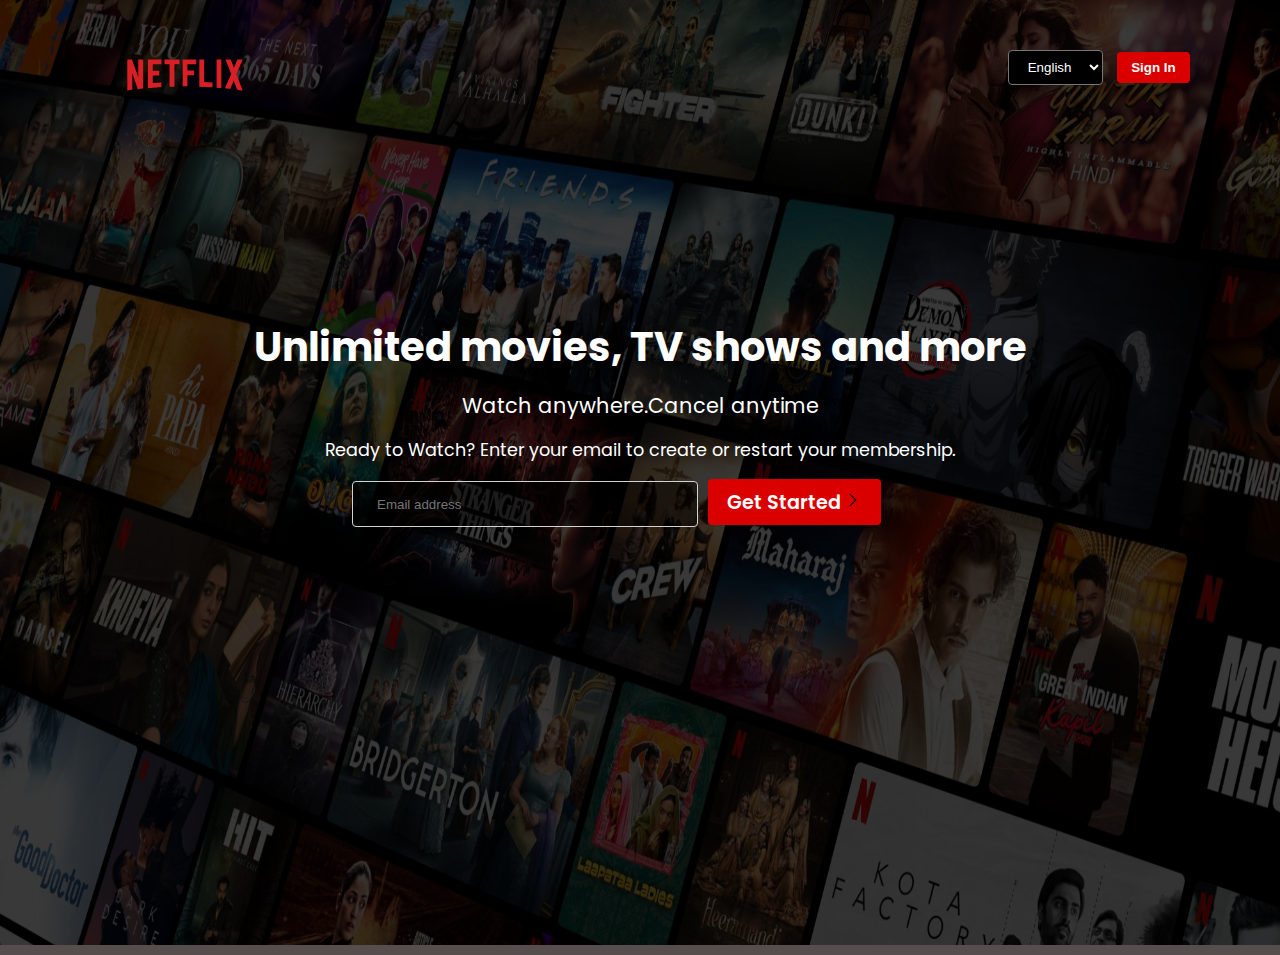
==== index.html @ 09dcb392 "Build the HomePage Component" ====
<!DOCTYPE html>
<html lang="en">
<head>
    <meta charset="UTF-8">
    <meta name="viewport" content="width=device-width, initial-scale=1.0">
    <title>Netflix India - Watch TV Shows Online</title>
    <link rel="icon" type="image/x-icon" href="images/netflix.svg">
    <link rel="preconnect" href="https://fonts.googleapis.com">
    <link rel="preconnect" href="https://fonts.gstatic.com" crossorigin>
    <link href="https://fonts.googleapis.com/css2?family=Open+Sans:ital,wght@0,300..800;1,300..800&display=swap" rel="stylesheet">
    <link rel="preconnect" href="https://fonts.googleapis.com">
    <link rel="preconnect" href="https://fonts.gstatic.com" crossorigin>
    <link href="https://fonts.googleapis.com/css2?family=Open+Sans:ital,wght@0,300..800;1,300..800&family=Roboto:ital,wght@0,100;0,300;0,400;0,500;0,700;0,900;1,100;1,300;1,400;1,500;1,700;1,900&display=swap" rel="stylesheet">
    <link rel="preconnect" href="https://fonts.googleapis.com">
    <link rel="preconnect" href="https://fonts.gstatic.com" crossorigin>
    <link href="https://fonts.googleapis.com/css2?family=Open+Sans:ital,wght@0,300..800;1,300..800&family=Poppins:ital,wght@0,100;0,200;0,300;0,400;0,500;0,600;0,700;0,800;0,900;1,100;1,200;1,300;1,400;1,500;1,600;1,700;1,800;1,900&family=Roboto:ital,wght@0,100;0,300;0,400;0,500;0,700;0,900;1,100;1,300;1,400;1,500;1,700;1,900&display=swap" rel="stylesheet">
    <link rel="stylesheet" href="main.css">
</head>
<body>
    <main class="homePage">
            <div class="homePage_navigation">
                <img src="images/Netflix-Logo.wine.svg" alt="Netflix Logo" class="homePage_nav_logo">
                <div class="homePage_button">
                    <select name="homePage_dropdown" id="dropdown">
                        <option value="English">English</option>
                        <option value="Hindi">हिन्दी </option>
                    </select>
                            <button class="homePage_signin">Sign In</button>
                    </div>
                    <div class="homePage_content">
                        <h1 class="homePage_content_title">Unlimited movies, TV shows and more</h1>
                            <p class="homePage_content_line_one">Watch anywhere.Cancel anytime</p>
                            <p class="homePage_content_line_two">Ready to Watch? Enter your email to create or restart your membership.
                            </p>
                            <div class="homePage_content_input">
                                <input type="email" placeholder="Email address" class="content_input" required>
                                <button class="homePage_input_started"><span class="homePage_input_started_title">Get Started</span>
                                    <img src="images/chevron (1).png" alt="right chevron" class="chevron">
                                </button>
                            </div>
                        </div>
            </div>
            <div class="line-one"></div>
    </main>
</body>
</html>
---- main.css ----
*{
    margin: 0;
    padding: 0;
    box-sizing: border-box;
}
body{
    font-size: 62.5%;
}
.homePage{
    width: 100%;
    height: 105vh;
    background:url(images/Netflix\ Background\ image.jpg);
    background-repeat: no-repeat;
    background-size: 100% 120vh;
    position: absolute;
}
.homePage_navigation{
    width: 100%;
    height: 105vh;
    position: relative;
    background-color: rgba(0,0,0,0.7);
}
.homePage_nav_logo{
    width: 150px;
    height: 150px;
    object-fit: contain;
    position: relative;
    left: 110px;
}
.homePage_button{
    position: absolute;
    top: 50px;
    right: 90px;
}
#dropdown{
    padding: 0.5rem 0.9rem;
    background-color: #000;
    color: #fff;
    border-radius: 4px;
    margin-right: 0.7rem;
}
.homePage_signin{
    padding: 0.5rem 0.9rem;
    border-radius: 4px;
    background-color: 	rgb(219,0,0);
    color: #fff;
    border: none;
    cursor: pointer;
    font-weight: 700;
}
.homePage_content{
    height: 60vh;
    display: flex;
    flex-direction: column;
    justify-content: center;
    align-items: center;
}
.homePage_content_title{
    font-family: poppins;
    font-weight: bolder;
    font-size: 2.5rem;
    color: #fff;
    margin-bottom: 0.8rem;
}
.homePage_content_line_one{
    font-size: 1.3rem;
    color: #fff;
    font-family: poppins;
    margin-bottom: 1rem;
}
.homePage_content_line_two{
    font-size: 1.1rem;
    color: #fff;
    font-family: poppins;
    font-weight: 400;
}
.homePage_content_input{
    width: 45%;
    margin-top: 1rem;
}
.content_input{
    width: 60%;
    padding: 0.9rem 1.5rem;
    margin-right: 0.5rem;
    color: white;
    background-color: rgba(0,0,0,0.5);
    border: 1px solid lightgrey;
    border-radius: 4px;
}
.homePage_input_started{
    width: 30%;
    padding: 0.55rem 0.1rem;
    background-color: rgb(219,0,0);
    color: #fff;
    border: none;
    border-radius: 4px;
    cursor: pointer;
}
.homePage_input_started_title{
    font-size: 1.2rem;
    font-family: poppins;
    font-weight: 600;
}
.line-one{
    width: 100%;
    height: 10px;
    background-color:rgb(86,77,77) ;
}
.chevron{
    width: 18px;
    height: 18px;
    color: #fff;
}
@media screen and (min-width:350px) and (max-width:1024px){
    .homePage_nav_logo{
        left: 20px;
    }
    .homePage_button{
        right: 30px;
    }
    .homePage_content_title{
        font-size: 1.5rem;
        text-align:center;
    }
    .homePage_content_line_one{
        font-size: 1rem;
        text-align: center;
    }
    .homePage_content_line_two{
        font-size: 1.1rem;
        text-align: center;
    }
    .homePage_content_input{
        width: 70%;
        display: flex;
        flex-direction: column;
        align-items: center;
    }
    .content_input{
        width: 100%;
    }
    .homePage_input_started{
        width: 60%;
        margin-top: 0.5rem;
    }
}
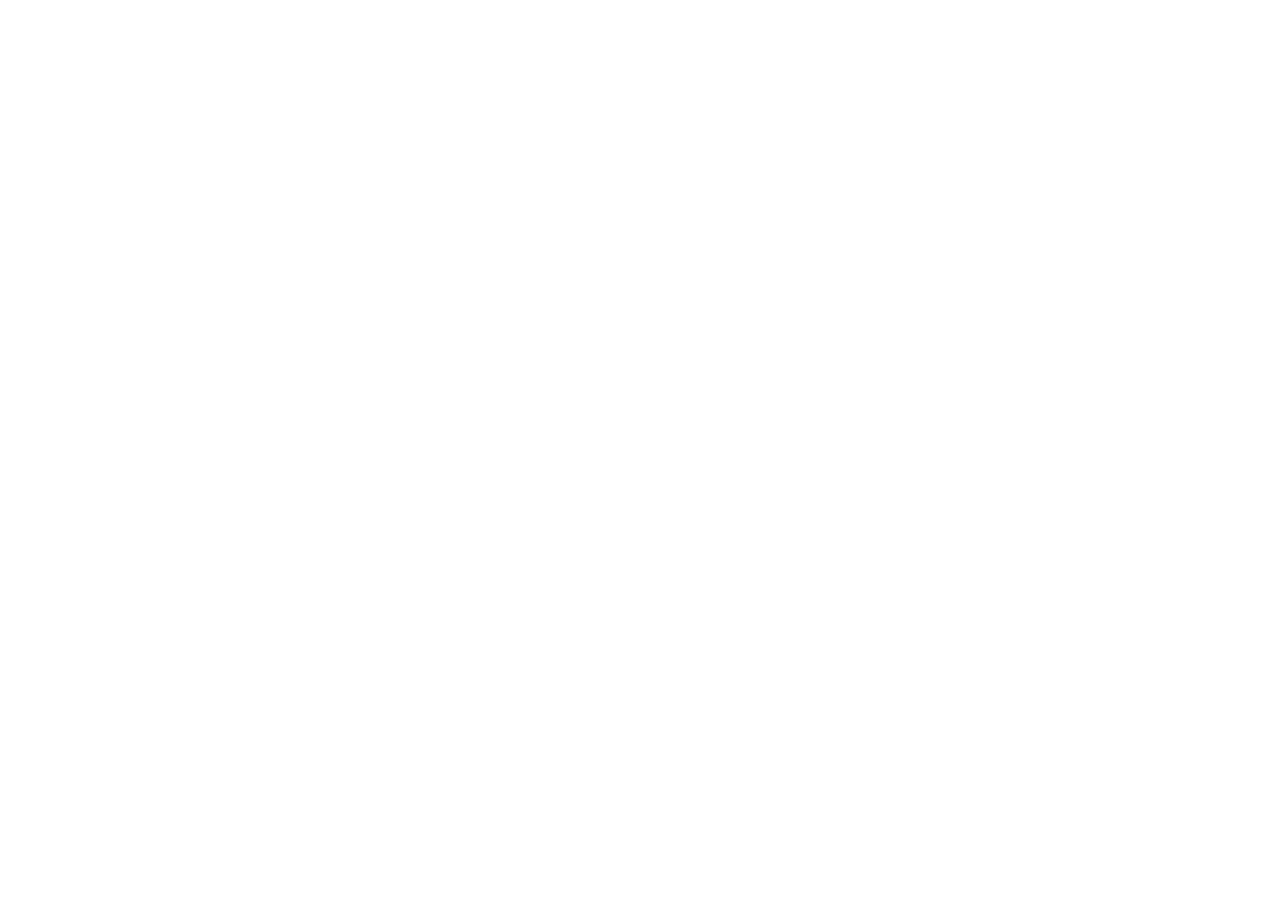
==== commit 33a32cf0: "Build subcontent_one" ====
--- a/index.html
+++ b/index.html
@@ -17,30 +17,6 @@
     <link rel="stylesheet" href="main.css">
 </head>
 <body>
-    <main class="homePage">
-            <div class="homePage_navigation">
-                <img src="images/Netflix-Logo.wine.svg" alt="Netflix Logo" class="homePage_nav_logo">
-                <div class="homePage_button">
-                    <select name="homePage_dropdown" id="dropdown">
-                        <option value="English">English</option>
-                        <option value="Hindi">हिन्दी </option>
-                    </select>
-                            <button class="homePage_signin">Sign In</button>
-                    </div>
-                    <div class="homePage_content">
-                        <h1 class="homePage_content_title">Unlimited movies, TV shows and more</h1>
-                            <p class="homePage_content_line_one">Watch anywhere.Cancel anytime</p>
-                            <p class="homePage_content_line_two">Ready to Watch? Enter your email to create or restart your membership.
-                            </p>
-                            <div class="homePage_content_input">
-                                <input type="email" placeholder="Email address" class="content_input" required>
-                                <button class="homePage_input_started"><span class="homePage_input_started_title">Get Started</span>
-                                    <img src="images/chevron (1).png" alt="right chevron" class="chevron">
-                                </button>
-                            </div>
-                        </div>
-            </div>
-            <div class="line-one"></div>
-    </main>
+    
 </body>
 </html>--- a/main.css
+++ b/main.css
@@ -84,7 +84,7 @@
     margin-right: 0.5rem;
     color: white;
     background-color: rgba(0,0,0,0.5);
-    border: 1px solid lightgrey;
+    border: 1px solid rgb(148, 146, 146);
     border-radius: 4px;
 }
 .homePage_input_started{
@@ -143,4 +143,51 @@
         width: 60%;
         margin-top: 0.5rem;
     }
+}
+
+/* SUBCONTENT ONE */
+
+.subcontent_one{
+    width: 100%;
+    height: 85vh;
+    background-color: #000;
+    display: flex;
+    justify-content: center;
+    align-items: center;
+    gap: 1rem;
+}
+.subcontent_one_text{
+    width: 50%;
+    color: #fff;
+    /* position: relative; */
+    font-family: poppins;
+    text-wrap: wrap;
+}
+.subcontent_one_text_title{
+    font-size: 3rem;
+    font-weight: 900;
+    letter-spacing: 0.1rem;
+    /* position: absolute;
+    top: -60px;
+    left: -100px; */
+}
+.content_one{
+    font-size: 1.7rem;
+    font-weight: 400;
+}
+.subcontent_one_display{
+    position: relative;
+}
+.image_one{
+    width: 430px;
+    height:330px;
+    position: absolute;
+    top: -40px;
+    left: -56px;
+    z-index: 15;
+}
+.video{
+    position: relative;
+    top: -10px;
+    z-index: -1;
 }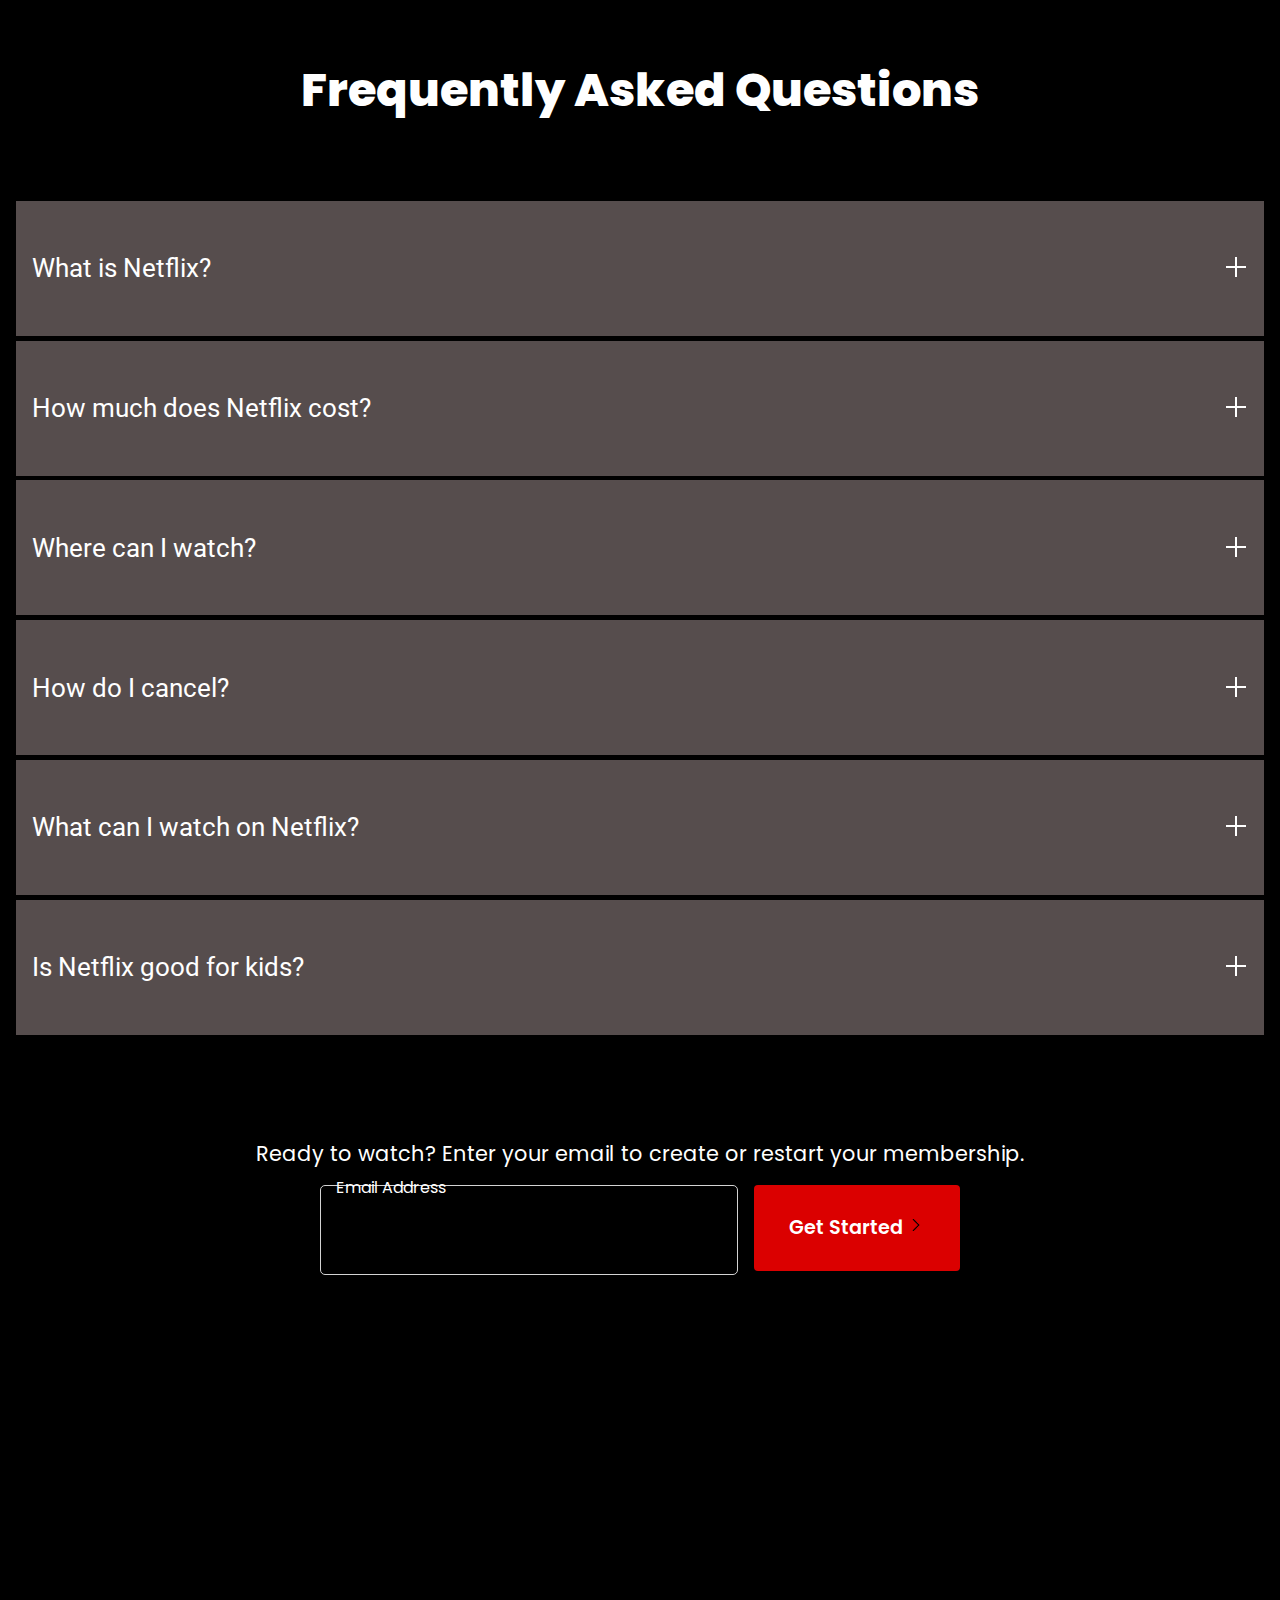
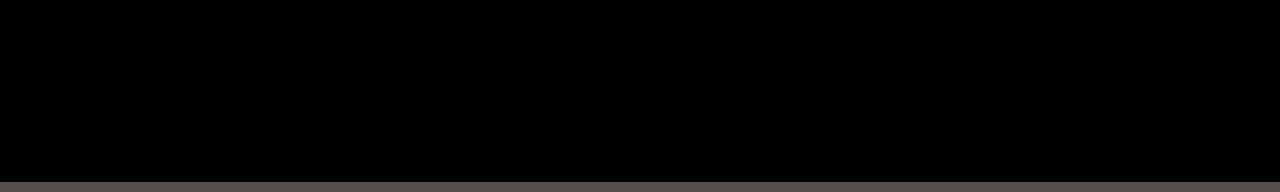
==== commit 5b398c86: "Build the FAQ section" ====
--- a/index.html
+++ b/index.html
@@ -17,6 +17,85 @@
     <link rel="stylesheet" href="main.css">
 </head>
 <body>
-    
+    <section class="question-section">
+        <div class="question-section-title">
+            Frequently Asked Questions
+        </div>
+        <div class="question-section-content">
+            <div class="question-section-1">
+                <h1 class="question-section-1-title">What is Netflix?</h1>
+                <span class="question-section-1-plus section-1">
+                    <svg fill="#FFFFFF" xmlns="http://www.w3.org/2000/svg"  viewBox="0 0 24 24" width="24px" height="24px"><path fill-rule="evenodd" d="M 11 2 L 11 11 L 2 11 L 2 13 L 11 13 L 11 22 L 13 22 L 13 13 L 22 13 L 22 11 L 13 11 L 13 2 Z"/></svg>
+                </span>
+            </div>
+            <div class="question-section-1-content section-hide">
+                Netflix is a streaming service that offers a wide variety of award-winning TV shows, movies, anime, documentaries and more – on thousands of internet-connected devices.
+                <br><br>
+                You can watch as much as you want, whenever you want, without a single ad – all for one low monthly price. There's always something new to discover, and new TV shows and movies are added every week!
+            </div>
+            <div class="question-section-1">
+                <h1 class="question-section-1-title">How much does Netflix cost?</h1>
+                <span class="question-section-1-plus section-2">
+                    <svg fill="#FFFFFF" xmlns="http://www.w3.org/2000/svg"  viewBox="0 0 24 24" width="24px" height="24px"><path fill-rule="evenodd" d="M 11 2 L 11 11 L 2 11 L 2 13 L 11 13 L 11 22 L 13 22 L 13 13 L 22 13 L 22 11 L 13 11 L 13 2 Z"/></svg>
+                </span>
+            </div>
+            <div class="question-section-2-content section-hide ">
+                Watch Netflix on your smartphone, tablet, Smart TV, laptop, or streaming device, all for one fixed monthly fee. Plans range from ₹149 to ₹649 a month. No extra costs, no contracts.
+            </div>
+            <div class="question-section-1">
+                <h1 class="question-section-1-title">Where can I watch?</h1>
+                <span class="question-section-1-plus section-3">
+                    <svg fill="#FFFFFF" xmlns="http://www.w3.org/2000/svg"  viewBox="0 0 24 24" width="24px" height="24px"><path fill-rule="evenodd" d="M 11 2 L 11 11 L 2 11 L 2 13 L 11 13 L 11 22 L 13 22 L 13 13 L 22 13 L 22 11 L 13 11 L 13 2 Z"/></svg>
+                </span>
+            </div>
+            <div class="question-section-3-content section-hide ">
+                Watch anywhere, anytime. Sign in with your Netflix account to watch instantly on the web at netflix.com from your personal computer or on any internet-connected device that offers the Netflix app, including smart TVs, smartphones, tablets, streaming media players and game consoles.
+                <br><br>
+                You can also download your favourite shows with the iOS or Android app. Use downloads to watch while you're on the go and without an internet connection. Take Netflix with you anywhere.
+            </div>
+            <div class="question-section-1">
+                <h1 class="question-section-1-title">How do I cancel?</h1>
+                <span class="question-section-1-plus section-4">
+                    <svg fill="#FFFFFF" xmlns="http://www.w3.org/2000/svg"  viewBox="0 0 24 24" width="24px" height="24px"><path fill-rule="evenodd" d="M 11 2 L 11 11 L 2 11 L 2 13 L 11 13 L 11 22 L 13 22 L 13 13 L 22 13 L 22 11 L 13 11 L 13 2 Z"/></svg>
+                </span>
+            </div>
+            <div class="question-section-4-content section-hide ">
+                Netflix is flexible. There are no annoying contracts and no commitments. You can easily cancel your account online in two clicks. There are no cancellation fees – start or stop your account anytime.
+            </div>
+            <div class="question-section-1">
+                <h1 class="question-section-1-title">What can I watch on Netflix?</h1>
+                <span class="question-section-1-plus  section-5">
+                    <svg fill="#FFFFFF" xmlns="http://www.w3.org/2000/svg"  viewBox="0 0 24 24" width="24px" height="24px"><path fill-rule="evenodd" d="M 11 2 L 11 11 L 2 11 L 2 13 L 11 13 L 11 22 L 13 22 L 13 13 L 22 13 L 22 11 L 13 11 L 13 2 Z"/></svg>
+                </span>
+            </div>
+            <div class="question-section-5-content section-hide">
+                Netflix has an extensive library of feature films, documentaries, TV shows, anime, award-winning Netflix originals, and more. Watch as much as you want, anytime you want.
+            </div>
+            <div class="question-section-1">
+                <h1 class="question-section-1-title">Is Netflix good for kids?</h1>
+                <span class="question-section-1-plus section-6">
+                    <svg fill="#FFFFFF" xmlns="http://www.w3.org/2000/svg"  viewBox="0 0 24 24" width="24px" height="24px"><path fill-rule="evenodd" d="M 11 2 L 11 11 L 2 11 L 2 13 L 11 13 L 11 22 L 13 22 L 13 13 L 22 13 L 22 11 L 13 11 L 13 2 Z"/></svg>
+                </span>
+            </div>
+            <div class="question-section-6-content section-hide ">
+                The Netflix Kids experience is included in your membership to give parents control while kids enjoy family-friendly TV shows and films in their own space.
+                <br>
+                Kids profiles come with PIN-protected parental controls that let you restrict the maturity rating of content kids can watch and block specific titles you don't want kids to see.
+            </div>
+        </div>
+        <div class="question-section-form">
+            <h3 class="question-section-form-title">Ready to watch? Enter your email to create or restart your membership.</h3>
+            <div class="homePage_content_input_1">
+                <div class="subcontent-4-form">
+                    <input type="email" class="content_input_1" required>
+                    <label for="Email Address" class="content-label">Email Address</label>
+                <button class="homePage_input_started_1"><span class="homePage_input_started_title">Get Started</span>
+                    <img src="images/chevron (1).png" alt="right chevron" class="chevron">
+                </button>
+            </div>
+        </div>
+    </section>
+    <div class="line-one"></div>
+    <script src="index.js"></script>
 </body>
 </html>--- a/main.css
+++ b/main.css
@@ -164,7 +164,7 @@
     text-wrap: wrap;
 }
 .subcontent_one_text_title{
-    font-size: 3rem;
+    font-size: 2.7rem;
     font-weight: 900;
     letter-spacing: 0.1rem;
     /* position: absolute;
@@ -190,4 +190,546 @@
     position: relative;
     top: -10px;
     z-index: -1;
+}
+
+/* SUBCONTENT -2 */
+
+.subcontent-2{
+    width: 100vw;
+    height: 80vh;
+    display: flex;
+    justify-content: center;
+    align-items: center;
+    background-color: #000;
+    gap: 1rem;
+}
+.subcontent-2-display{
+    position: relative;
+    
+}
+.subcontent-2-img{
+    width: 430px;
+    height: 330px;
+    position: absolute;
+    left: -70px;
+    z-index: 14;
+}
+.subcontent-2-video{
+    width: 300px;
+    height: 240px;
+    padding-right:2rem;
+    z-index: -1;
+}
+.subcontent-2-text{
+    font-family: poppins;
+    color: #fff;
+    position: relative;
+    left: 3.5rem;
+}
+.subcontent-2-text-title{
+    font-size: 2.7rem;
+    font-weight: 900;  
+}
+.subcontent-2-content{
+    font-size:1.4rem;
+    font-weight: 400;
+}
+@media screen and (min-width:350px) and (max-width:640px){
+    .subcontent-2{
+        width: 100%;
+        display: flex;
+        flex-direction: column;
+        justify-content: center;
+        align-items: center;
+    }
+    .subcontent-2-text{
+        width: 83%;
+        height: 20vh;
+        position: absolute;
+        top: 40px;
+        text-align: center;
+
+    }
+    .subcontent-2-text-title{
+        font-size: 2rem; 
+    }
+    .subcontent-2-content{
+        font-size:1rem;
+    }
+    .subcontent-2-img{
+        width: 340px;
+        height: 230px;
+        left: -40px;
+    }
+    .subcontent-2-video{
+        width: 240px;
+        height: 190px;
+    }
+}
+@media screen and (min-width:640px) and (max-width:1024px){
+    .subcontent-2{
+        display: flex;
+        flex-direction: column;
+        justify-content: center;
+        align-items: center;
+    }
+    .subcontent-2-text{
+        width: 80%;
+        height: 20vh;
+        position: absolute;
+        top: 20px;
+        left: 100px;
+        text-align: center;
+
+    }
+    .subcontent-2-text-title{
+        font-size: 2.5rem; 
+    }
+    .subcontent-2-content{
+        font-size:1.1rem;
+    }
+
+}
+/* SUBCONTENT -3 */
+
+.subcontent-3{
+    width: 100vw;
+    height: 90vh;
+    background-color: #000;
+    display: flex;
+    justify-content: center;
+    align-content: center;
+}
+.subcontent-3-text{
+    width: 36%;
+    height: 90%;
+    display: flex;
+    flex-direction: column;
+    justify-content: center;
+    align-items: center;
+    font-family: poppins;
+    color: #fff;
+    position: relative;
+    top: 2rem;
+    left: 6.5rem;
+}
+.subcontent-3-text-title{
+    font-size: 2.7rem;
+    font-weight: 900;
+}
+.subcontent-3-content{
+    font-size: 1.3rem;
+    font-weight: 400;
+}
+.subcontent-3-display{
+    width: 50%;
+    height: 100%;
+    display: flex;
+    justify-content: center;
+    align-items: center;
+}
+.subcontent-3-img{
+    width: 450px;
+    height: 450px;
+    object-fit: contain;
+}
+@media screen and (min-width:350px) and (max-width:640px){
+    .subcontent-3{
+        display: flex;
+        flex-direction: column;
+        justify-content: center;
+        align-content: center;
+    }
+    .subcontent-3-text{
+        width: 50%;
+        position: relative;
+        top: 4rem;
+        left: 6.5rem;
+    }
+    .subcontent-3-text-title{
+        font-size: 2rem;
+        text-align: center;
+    }
+    .subcontent-3-content{
+        font-size: 1.1rem;
+        text-align: center;
+    }
+    .subcontent-3-display{
+        width: 100%;
+        height: 100%;
+    }
+    .subcontent-3-img{
+        width: 300px;
+        height: 300px;
+        object-fit: contain;
+        position: relative;
+        /* top: -5rem; */
+        top: 1rem;
+    }
+}
+@media screen and (min-width:640px) and (max-width:1024px){
+    .subcontent-3{
+        display: flex;
+        flex-direction: column;
+        justify-content: center;
+        align-content: center;
+    }
+    .subcontent-3-text{
+        width: 80%;
+        position: relative;
+        top: 4rem;
+        left: 6.5rem;
+    }
+    .subcontent-3-text-title{
+        font-size: 2.4rem;
+    }
+    .subcontent-3-content{
+        font-size: 1.3rem;
+        text-align: center;
+    }
+    .subcontent-3-display{
+        width: 100%;
+        height: 100%;
+    }
+    .subcontent-3-img{
+        width: 500px;
+        height: 600px;
+        object-fit: contain;
+    }
+}
+
+/* SUBCONTENT-4 */
+.subcontent-4{
+    width: 100%;
+    height: 80vh;
+    background-color: #000;
+    display: flex;
+    justify-content: center;
+    align-items: center;
+    position: relative;
+}
+.subcontent-4-display{
+    position:relative;
+    top: 13%;
+    left: 0;
+}
+.subcontent-4-img{
+    width: 400px;
+    height: 400px;
+    object-fit: contain;
+    z-index: -1;
+}
+.subcontent-4-box{
+    width: 240px;
+    height: 15vh;
+    border: 1px solid lightgrey;
+    display: flex;
+    position: relative;
+    top: -140px;
+    left: 80px;
+    background-color: #000;
+    border-radius: 10px;
+}
+.subcontent-4-box-display{
+    width: 50px;
+    height: auto;
+    margin: 0.4rem 0.8rem;
+    display: flex;
+    flex-direction: column;
+    justify-content: center;
+    
+}
+.subcontent-4-box-animation{
+    display: flex;
+    justify-content: center;
+    align-items: center;
+}
+.subcontent-4-animation{
+    width: 40px;
+    height: 40px;
+    object-fit: contain;
+}
+.subcontent-4-box-img{
+    width: 52px;
+    height: auto;
+    object-fit: contain;
+}
+.subcontent-4-box-text{
+    font-family: poppins;
+    color: #fff;
+    display: flex;
+    flex-direction: column;
+    justify-content: center;
+}
+.subcontent-4-box-text-title{
+    font-size: 0.9rem;
+    font-weight: 500;
+}
+.subcontent-4-box-text-content{
+    font-size: 0.7rem;
+    font-weight: 300;
+    color: blue;
+}
+.subcontent-4-text{
+    width: 430px;
+    height: 260px;
+    position: relative;
+    top: 10%;
+    left: 0;
+    padding:0 0.4rem;
+    font-family: poppins;
+    color: #fff;
+}
+.subcontent-4-text-title{
+    font-size: 2.7rem;
+    font-weight: 900;
+}
+.subcontent-4-content{
+    font-size: 1.2rem;
+    font-weight: 400;
+}
+@media screen and (min-width:350px) and (max-width:640px){
+    .subcontent-4{
+        flex-direction: column;
+        width: 150vw;
+    }
+    .line-one{
+        width: 150vw;
+    }
+    .subcontent-4-display{
+        top: 20%;
+    }
+    .subcontent-4-box{
+        width: 220px;
+        height: 10vh;
+        top: -140px;
+        left: 100px;
+    }
+    .subcontent-4-box-img{
+        width: 46px;
+        height: auto;
+        object-fit: contain;
+    }
+    .subcontent-4-text{
+        width: 430px;
+        height: 260px;
+        position: absolute;
+        top: 10%;
+        left: 16%;
+        padding:0 0.4rem;
+        font-family: poppins;
+        color: #fff;
+        text-align: center;
+    }
+    .subcontent-4-text-title{
+        font-size: 1.6rem;
+        font-weight: 900;
+    }
+    .subcontent-4-content{
+        font-size: 1rem;
+        font-weight: 400;
+    }
+    
+}
+@media screen and (min-width:640px) and (max-width:1024px){
+    .subcontent-4{
+        flex-direction: column;
+    }
+    .subcontent-4-display{
+        top: 20%;
+    }
+    .subcontent-4-box{
+        width: 220px;
+        height: 10vh;
+        top: -140px;
+        left: 100px;
+    }
+    .subcontent-4-box-img{
+        width: 46px;
+        height: auto;
+        object-fit: contain;
+    }
+    .subcontent-4-text{
+        width: 430px;
+        height: 260px;
+        position: absolute;
+        top: 10%;
+        left: 24%;
+        padding:0 0.4rem;
+        font-family: poppins;
+        color: #fff;
+        text-align: center;
+    }
+    .subcontent-4-text-title{
+        font-size: 2rem;
+        font-weight: 900;
+    }
+    .subcontent-4-content{
+        font-size: 1rem;
+        font-weight: 400;
+    }
+    
+}
+
+/* FAQ'S */
+
+.question-section{
+    width: 100%;
+    height: 198vh;
+    background-color: #000;
+}
+.question-section-title{
+    width: 100%;
+    height: 20vh;
+    display: flex;
+    justify-content: center;
+    align-items: center;
+    font-family: poppins;
+    font-size: 2.9rem;
+    color: #fff;
+    font-weight: 800;
+    text-align:center;
+}
+.question-section-content{
+    width: 100%;
+    height: 100vh;
+    padding: 1rem;
+}
+.question-section-1{
+    width: 100%;
+    height: 15vh;
+    background-color: #564d4d;
+    margin: 0.3rem 0 ;
+    padding: 1.2rem 1rem;
+    display: flex;
+    justify-content: flex-start;
+    align-items: center;
+    cursor: pointer;
+    transition: background-color 0.2s;
+}
+.question-section-1-title{
+    font-family: roboto;
+    font-size: 1.6rem;
+    display: inline;
+    color: #fff;
+    font-weight: 400;  
+}
+.question-section-1-content,
+.question-section-2-content,
+.question-section-3-content,
+.question-section-4-content,
+.question-section-5-content,
+.question-section-6-content{
+    width: 100%;
+    height: auto;
+    font-family: poppins;
+    font-size: 1.2rem;
+    font-weight: 500;
+    color: #fff;
+    padding: 1.2rem 1rem;
+    background-color: #564d4d;
+    position: relative;
+}
+.question-section-1-plus{
+    position: absolute;
+    right: 2rem;
+    cursor: pointer;
+}
+.section-anim{
+    transition: 0.2s ease-in-out;
+    transform: rotate(45deg);
+}
+
+.section-anim-out{
+    transition: 0.2s ease-out;
+    transition:rotate(0deg);
+}
+.section-hide{
+    display: none;
+}
+.question-section-1:hover{
+    background-color: #848080;
+}
+
+.question-section-form{
+    width: 100%;
+    height: 30vh;
+    display: flex;
+    flex-direction: column;
+    justify-content: center;
+    align-items: center;
+    position: relative;
+}
+.question-section-form-title{
+    color: #fff;
+    font-size: 1.3rem;
+    font-family: poppins;
+    font-weight: 400;
+}
+.subcontent-4-form{
+    width: 100%;
+    height: 12vh;
+    display: flex;
+}
+.content_input_1{
+  width: 80%;
+  height: 10vh;
+  padding: 10px 1.2rem;
+  font-size: 16px;
+  color: #fff;
+  margin-bottom: 30px;
+  border:1px solid lightgray;
+  border-radius: 5px;
+  outline: none;
+  background: transparent;
+  margin-right: 1rem;
+}
+.content-label{
+    position: absolute;
+    top:5.3rem;
+    left: 21rem;
+    padding: 10px 0;
+    font-size: 16px;
+    color: #fff;
+    pointer-events: none;
+    transition: .5s;
+    font-family: poppins;
+    font-size:1rem;
+    display: flex;
+    justify-content: center;
+    align-items: center;
+}
+.label-anim-2{
+    position: absolute;
+    top: 18rem;
+}
+.label-anim-3{
+    position: absolute;
+    top:18rem;
+}
+.content_input_1:focus ~ label,
+.content_input_1:valid ~ label{
+    top: 4.6rem;
+    left:20.5rem;
+    font-size:0.6rem;
+}
+.homePage_content_input_1{
+    width: 50%;
+    display: flex;
+    margin-top: 1rem;
+}
+.homePage_input_started_1{
+    width: 40%;
+    height:80%;
+    padding: 0.55rem 0.1rem;
+    background-color: rgb(219,0,0);
+    color: #fff;
+    border: none;
+    border-radius: 4px;
+    cursor: pointer;
+    position: relative;
+    transition: background-color 0.2s;
+}
+.homePage_input_started_1:hover{
+    background-color: rgb(255, 58, 58);
 }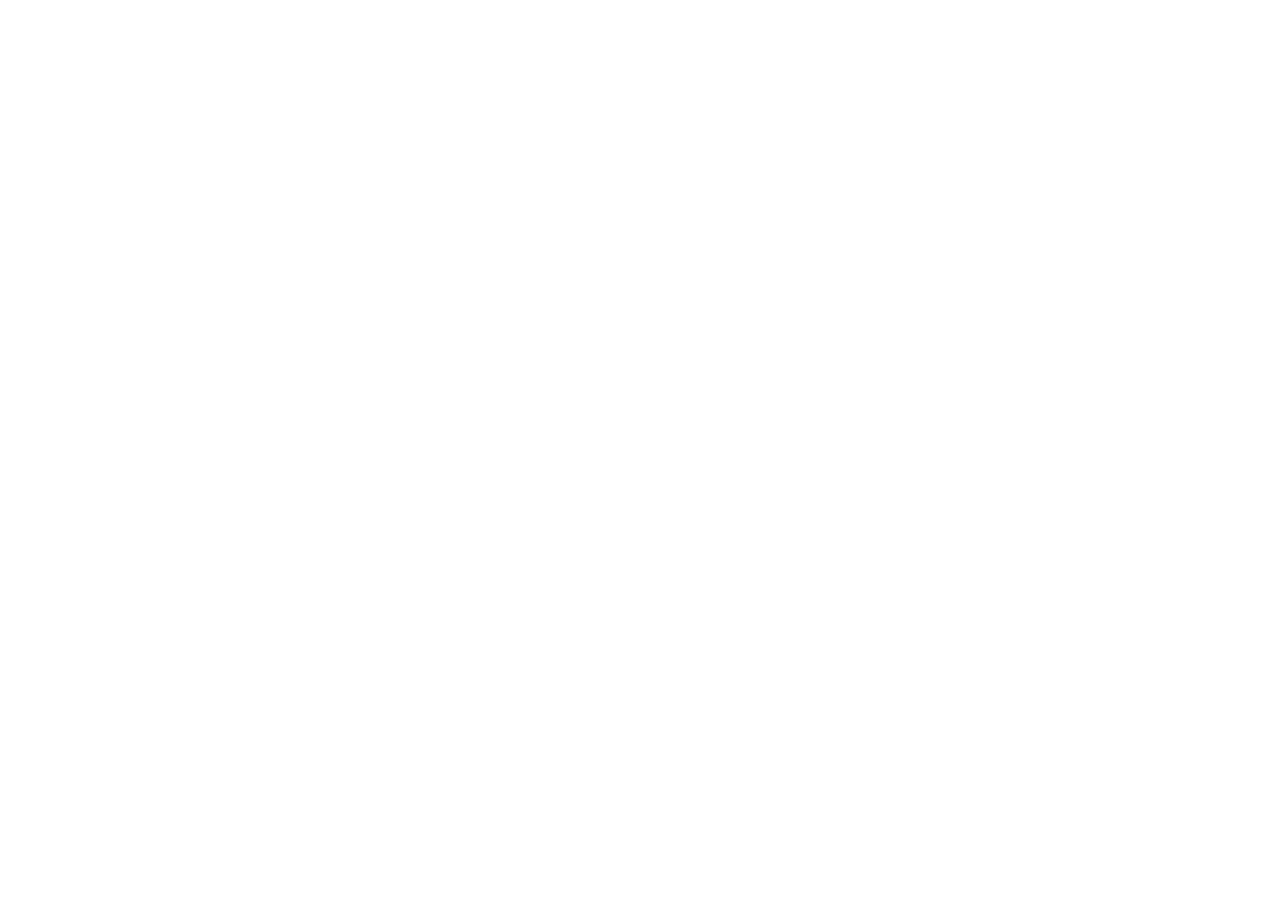
==== commit db0dbc68: "Aligning to the Components" ====
--- a/index.html
+++ b/index.html
@@ -17,85 +17,6 @@
     <link rel="stylesheet" href="main.css">
 </head>
 <body>
-    <section class="question-section">
-        <div class="question-section-title">
-            Frequently Asked Questions
-        </div>
-        <div class="question-section-content">
-            <div class="question-section-1">
-                <h1 class="question-section-1-title">What is Netflix?</h1>
-                <span class="question-section-1-plus section-1">
-                    <svg fill="#FFFFFF" xmlns="http://www.w3.org/2000/svg"  viewBox="0 0 24 24" width="24px" height="24px"><path fill-rule="evenodd" d="M 11 2 L 11 11 L 2 11 L 2 13 L 11 13 L 11 22 L 13 22 L 13 13 L 22 13 L 22 11 L 13 11 L 13 2 Z"/></svg>
-                </span>
-            </div>
-            <div class="question-section-1-content section-hide">
-                Netflix is a streaming service that offers a wide variety of award-winning TV shows, movies, anime, documentaries and more – on thousands of internet-connected devices.
-                <br><br>
-                You can watch as much as you want, whenever you want, without a single ad – all for one low monthly price. There's always something new to discover, and new TV shows and movies are added every week!
-            </div>
-            <div class="question-section-1">
-                <h1 class="question-section-1-title">How much does Netflix cost?</h1>
-                <span class="question-section-1-plus section-2">
-                    <svg fill="#FFFFFF" xmlns="http://www.w3.org/2000/svg"  viewBox="0 0 24 24" width="24px" height="24px"><path fill-rule="evenodd" d="M 11 2 L 11 11 L 2 11 L 2 13 L 11 13 L 11 22 L 13 22 L 13 13 L 22 13 L 22 11 L 13 11 L 13 2 Z"/></svg>
-                </span>
-            </div>
-            <div class="question-section-2-content section-hide ">
-                Watch Netflix on your smartphone, tablet, Smart TV, laptop, or streaming device, all for one fixed monthly fee. Plans range from ₹149 to ₹649 a month. No extra costs, no contracts.
-            </div>
-            <div class="question-section-1">
-                <h1 class="question-section-1-title">Where can I watch?</h1>
-                <span class="question-section-1-plus section-3">
-                    <svg fill="#FFFFFF" xmlns="http://www.w3.org/2000/svg"  viewBox="0 0 24 24" width="24px" height="24px"><path fill-rule="evenodd" d="M 11 2 L 11 11 L 2 11 L 2 13 L 11 13 L 11 22 L 13 22 L 13 13 L 22 13 L 22 11 L 13 11 L 13 2 Z"/></svg>
-                </span>
-            </div>
-            <div class="question-section-3-content section-hide ">
-                Watch anywhere, anytime. Sign in with your Netflix account to watch instantly on the web at netflix.com from your personal computer or on any internet-connected device that offers the Netflix app, including smart TVs, smartphones, tablets, streaming media players and game consoles.
-                <br><br>
-                You can also download your favourite shows with the iOS or Android app. Use downloads to watch while you're on the go and without an internet connection. Take Netflix with you anywhere.
-            </div>
-            <div class="question-section-1">
-                <h1 class="question-section-1-title">How do I cancel?</h1>
-                <span class="question-section-1-plus section-4">
-                    <svg fill="#FFFFFF" xmlns="http://www.w3.org/2000/svg"  viewBox="0 0 24 24" width="24px" height="24px"><path fill-rule="evenodd" d="M 11 2 L 11 11 L 2 11 L 2 13 L 11 13 L 11 22 L 13 22 L 13 13 L 22 13 L 22 11 L 13 11 L 13 2 Z"/></svg>
-                </span>
-            </div>
-            <div class="question-section-4-content section-hide ">
-                Netflix is flexible. There are no annoying contracts and no commitments. You can easily cancel your account online in two clicks. There are no cancellation fees – start or stop your account anytime.
-            </div>
-            <div class="question-section-1">
-                <h1 class="question-section-1-title">What can I watch on Netflix?</h1>
-                <span class="question-section-1-plus  section-5">
-                    <svg fill="#FFFFFF" xmlns="http://www.w3.org/2000/svg"  viewBox="0 0 24 24" width="24px" height="24px"><path fill-rule="evenodd" d="M 11 2 L 11 11 L 2 11 L 2 13 L 11 13 L 11 22 L 13 22 L 13 13 L 22 13 L 22 11 L 13 11 L 13 2 Z"/></svg>
-                </span>
-            </div>
-            <div class="question-section-5-content section-hide">
-                Netflix has an extensive library of feature films, documentaries, TV shows, anime, award-winning Netflix originals, and more. Watch as much as you want, anytime you want.
-            </div>
-            <div class="question-section-1">
-                <h1 class="question-section-1-title">Is Netflix good for kids?</h1>
-                <span class="question-section-1-plus section-6">
-                    <svg fill="#FFFFFF" xmlns="http://www.w3.org/2000/svg"  viewBox="0 0 24 24" width="24px" height="24px"><path fill-rule="evenodd" d="M 11 2 L 11 11 L 2 11 L 2 13 L 11 13 L 11 22 L 13 22 L 13 13 L 22 13 L 22 11 L 13 11 L 13 2 Z"/></svg>
-                </span>
-            </div>
-            <div class="question-section-6-content section-hide ">
-                The Netflix Kids experience is included in your membership to give parents control while kids enjoy family-friendly TV shows and films in their own space.
-                <br>
-                Kids profiles come with PIN-protected parental controls that let you restrict the maturity rating of content kids can watch and block specific titles you don't want kids to see.
-            </div>
-        </div>
-        <div class="question-section-form">
-            <h3 class="question-section-form-title">Ready to watch? Enter your email to create or restart your membership.</h3>
-            <div class="homePage_content_input_1">
-                <div class="subcontent-4-form">
-                    <input type="email" class="content_input_1" required>
-                    <label for="Email Address" class="content-label">Email Address</label>
-                <button class="homePage_input_started_1"><span class="homePage_input_started_title">Get Started</span>
-                    <img src="images/chevron (1).png" alt="right chevron" class="chevron">
-                </button>
-            </div>
-        </div>
-    </section>
-    <div class="line-one"></div>
-    <script src="index.js"></script>
+    
 </body>
 </html>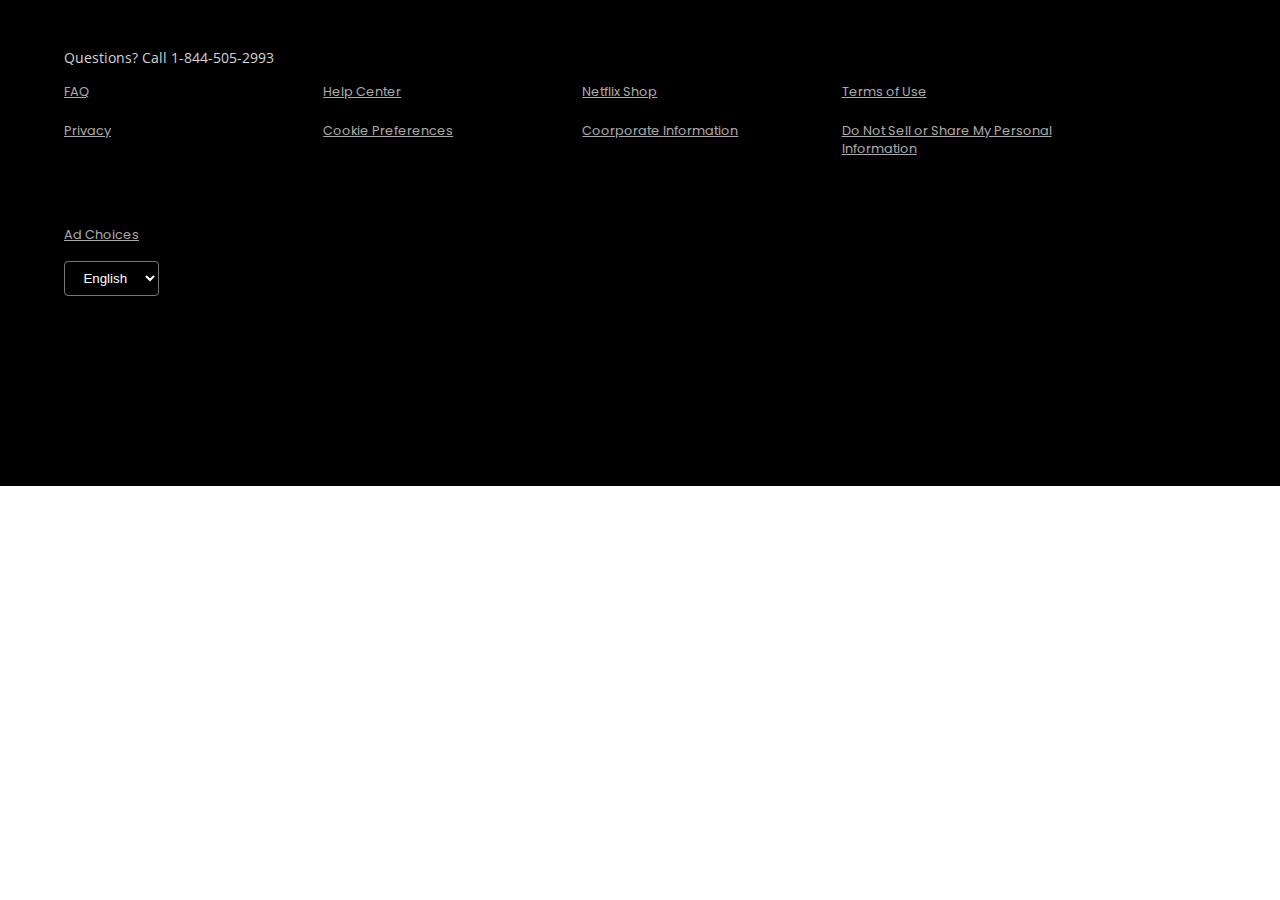
==== commit c851d985: "Build a SignUp form footer" ====
--- a/index.html
+++ b/index.html
@@ -17,6 +17,62 @@
     <link rel="stylesheet" href="main.css">
 </head>
 <body>
-    
+    <section class="SignUp-footer">
+        <div class="SignUp-footer-title">
+            Questions? Call
+            <span class="TelPhone">1-844-505-2993</span>
+        </div>
+        <div class="SignUp-footer-links">
+            <div class="SignUp-footer-links-1">
+                <ul class="link-1">
+                    <li class="link-sec">
+                        <a href="#">FAQ</a>
+                    </li>
+                    <li class="link-sec">
+                        <a href="#">Privacy</a>
+                    </li>
+                </ul>
+            </div>
+            <div class="SignUp-footer-links-1">
+                <ul class="link-1">
+                    <li class="link-sec">
+                        <a href="#">Help Center</a>
+                    </li>
+                    <li class="link-sec">
+                        <a href="#">Cookie Preferences</a>
+                    </li>
+                </ul>
+            </div>
+            <div class="SignUp-footer-links-1">
+                <ul class="link-1">
+                    <li class="link-sec">
+                        <a href="#">Netflix Shop</a>
+                    </li>
+                    <li class="link-sec">
+                        <a href="#">Coorporate Information</a>
+                    </li>
+                </ul>
+            </div>
+            <div class="SignUp-footer-links-1">
+                <ul class="link-1">
+                    <li class="link-sec">
+                        <a href="#">Terms of Use</a>
+                    </li>
+                    <li class="link-sec">
+                        <a href="#">Do Not Sell or Share My Personal Information</a>
+                    </li>
+                </ul>
+            </div>
+        </div>
+        <div class="SignUp-footer-choices">
+            <a href="https://www.netflix.com/login">Ad Choices</a>
+        </div>
+        <div class="SignUp-footer-option">
+            <select name="homePage_dropdown" id="dropdown">
+                <option value="English">English</option>
+                <option value="Hindi">हिन्दी </option>
+            </select>
+        </div>
+    </section>
 </body>
 </html>--- a/main.css
+++ b/main.css
@@ -732,4 +732,333 @@
 }
 .homePage_input_started_1:hover{
     background-color: rgb(255, 58, 58);
-}+}
+
+/* FOOTER */
+
+.footer{
+    width: 100%;
+    height: 65vh;
+    background-color:#000;
+    padding: 3rem;
+}
+.footer_question{
+    width: 240px;
+    height: auto;
+    display: flex;
+    font-family: poppins;
+    color: #D4D4D4;
+    /* position: absolute;
+    top: 2rem;
+    left: 2rem; */
+}
+.footer_question_title{
+    font-size: 0.8rem;
+    font-weight: 400;
+}
+.footer_question_title a{
+    color: #D4D4D4;
+    font-weight: 400;
+}
+.footer_content{
+    width: 100%;
+    display: flex;
+    margin-top: 1.5rem;
+}
+.footer_content_1{
+    width:300px;
+    height: 100px;
+    padding: 0.5rem 0;
+    margin-right: 1rem;
+}
+.footer_content_1_ul{
+    font-family: poppins;
+}
+.item{
+    list-style-type:none;
+    padding: 0.3rem 0 ;
+}
+.item a{
+    font-size: 0.8rem;
+    color: #D4D4D4;
+}
+.content-dropdown{
+    margin-top: 3.6rem;
+}
+#dropdown:hover{
+    background-color: #2e2b2b;
+}
+
+.footer-title{
+    color: #D4D4D4;
+    font-size: 0.8rem;
+    font-family: poppins;
+    margin-top: 1.5rem;
+}
+.footer-one{
+    width: 100%;
+}
+
+.signUp-content{
+    width: 100%;
+    height: 120vh;
+    background:url(images/Netflix\ Background\ image.jpg);
+    background-repeat: no-repeat;
+    background-size: 100% 120vh;
+    position: absolute;
+}
+.signUp-content-nav{
+    width: 100%;
+    height: 120vh;
+    position: relative;
+    background-color: rgba(0,0,0,0.5);
+}
+.signUp-content-logo{
+    width: 200px;
+    height: auto;
+    position: relative;
+    left: 1rem;
+}
+.signUp-logo{
+    width: 200px;
+    height: auto;
+}
+.SignUp-form{
+    width: 430px;
+    height: 570px;
+    position: absolute;
+    top: 8rem;
+    left: 35%;
+    background-color: rgba(0,0,0,0.7);
+    font-family: poppins;
+    color: #fff;
+    padding: 4rem;
+}
+.SignUp-form-title{
+    font-size: 1.6rem;
+    font-weight: 700;
+    margin-bottom: 2rem;
+}
+.SignUp-form-login{
+    width: 100%;
+}
+.Sign-in-input{
+    width: 100%;
+    padding: 0.7rem 1rem;
+    background-color: #353131;
+    border: none;
+    border-radius: 5px;
+    color: #fff;
+}
+.sign-in{
+    position: relative;
+    top: -1.9rem;
+    left: 1rem;
+    font-size: 0.9rem;
+    transition: all 0.2s;
+}
+/* .Sign-in-input:focus ~label,
+.Sign-in-input:valid ~label{
+    top: -2.2rem;
+    left: 0.4rem;
+    font-size: 0.6rem;
+} */
+.sign-hide{
+    display: none;
+}
+
+.SignUp-form-button{
+    width: 100%;
+    margin-bottom: 13px;
+}
+.btn-1{
+    width: 100%;
+    padding: 0.6rem;
+    background-color: rgb(219,0,0);
+    color: #fff;
+    font-family: poppins;
+    font-size: 1rem;
+    font-weight: 600;
+    border-radius: 5px;
+    border: none;
+    cursor: pointer;
+}
+.SignUp-form-option{
+    width: 100%;
+    text-align: center;
+    font-family: poppins;
+    font-size: 0.9rem;
+    color: #D4D4D4;
+}
+
+.form-btn{
+    margin-top: 0.7rem;
+}
+
+.btn{
+    background-color: #353131;
+}
+
+.SignUp-form-forget{
+    width: 100%;
+    text-align:center;
+    font-family: poppins;
+    font-size: 0.9rem;
+    color: #fff;
+}
+.SignUp-form-check{
+    width: 100%;
+    display: flex;
+    margin-top:1rem;
+    font-family: poppins;
+    font-size: 0.9rem;
+}
+.checkbox-label{
+    margin-left: 0.6rem;
+}
+.footer-SignUp{
+    width: 100%;
+    font-size: 0.9rem;
+    font-family: poppins;
+    color: #D4D4D4;
+    margin-top: 0.6rem;
+}
+.check-1{
+    color: #fff;
+    margin-left: 0.6rem;
+}
+.footer-captcha{
+    width: 100%;
+    font-size: 0.7rem;
+    margin-top: 0.9rem;
+    color: #D4D4D4;
+}
+.check-2{
+    color: dodgerblue;
+}
+@media screen and (min-width:350px) and (max-width:648px){
+    .signUp-content{
+        width: 100%;
+        height: 102vh;
+        background: #000;
+    }
+    .SignUp-form{
+        width: 330px;
+        height: 468px;
+        position: absolute;
+        top: 8rem;
+        left: 10%;
+        background-color: rgba(0,0,0,0.7);
+        font-family: poppins;
+        color: #fff;
+    }
+}
+@media screen and (min-width:648px) and (max-width:1024px){
+    .signUp-content{
+        width: 100%;
+        height: 102vh;
+        background:url(images/Netflix\ Background\ image.jpg);
+        background-repeat: no-repeat;
+        background-size: 100% 120vh;
+        position: absolute;
+    }
+    .signUp-content-nav{
+        width: 100%;
+        height: 102vh;
+        position: relative;
+        background-color: rgba(0,0,0,0.5);
+    }
+    .SignUp-form{
+        top: 15rem;
+        left: 24%;
+    }
+}
+
+/* SIGNUP-FOOTER */
+
+.SignUp-footer{
+    width: 100%;
+    height: 54vh;
+    background-color: #000;
+    padding: 3rem 4rem;
+}
+.SignUp-footer-title{
+    font-size: 0.85rem;
+    font-family: open sans;
+    color: #D4D4D4;
+}
+.TelPhone{
+    transition: border-bottom 0.1s;
+    cursor: pointer;
+}
+.TelPhone:hover{
+    border-bottom: 2px solid #D4D4D4;
+}
+.SignUp-footer-links{
+    width: 90%;
+    height: 13vh;
+    display: flex;
+    margin-top: 1rem;
+}
+.SignUp-footer-links-1{
+    width: 50%;
+    height: 13vh;
+}
+.link-sec{
+    list-style-type: none;
+    font-family: poppins;
+    font-size: 0.8rem;
+    margin-bottom: 1.3rem;
+}
+.link-sec a{
+    color: #D4D4D4;
+    opacity: 0.8;
+    font-weight: 400;
+}
+.SignUp-footer-choices{
+    margin-top: 1.6rem;
+}
+.SignUp-footer-choices a{
+    font-family: poppins;
+    font-size: 0.8rem;
+    color: #D4D4D4;
+    font-weight: 400;
+    opacity: 0.8;
+}
+
+.SignUp-footer-option{
+    margin-top: 1.1rem;
+}
+@media screen and (min-width:350px) and (max-width:648px){
+    .SignUp-footer{
+        height: 60vh;
+    }
+    .SignUp-footer-links{
+        width: 90%;
+        height: 13vh;
+        display: flex;
+        flex-direction: column;
+        margin-top: 1rem;
+    }
+    .link-sec{
+        margin-bottom: 0.7rem;
+    }
+    .SignUp-footer-choices{
+        margin-top: 13.9rem;
+    }
+}
+@media screen and (min-width:648px) and (max-width:1024px){
+    .SignUp-footer-links{
+        width: 90%;
+        height: 13vh;
+        display: flex;
+        flex-direction: column;
+        margin-top: 1rem;
+    }
+    .link-sec{
+        margin-bottom: 1.2rem;
+    }
+    .SignUp-footer-choices{
+        margin-top: 12.3rem;
+    }
+}
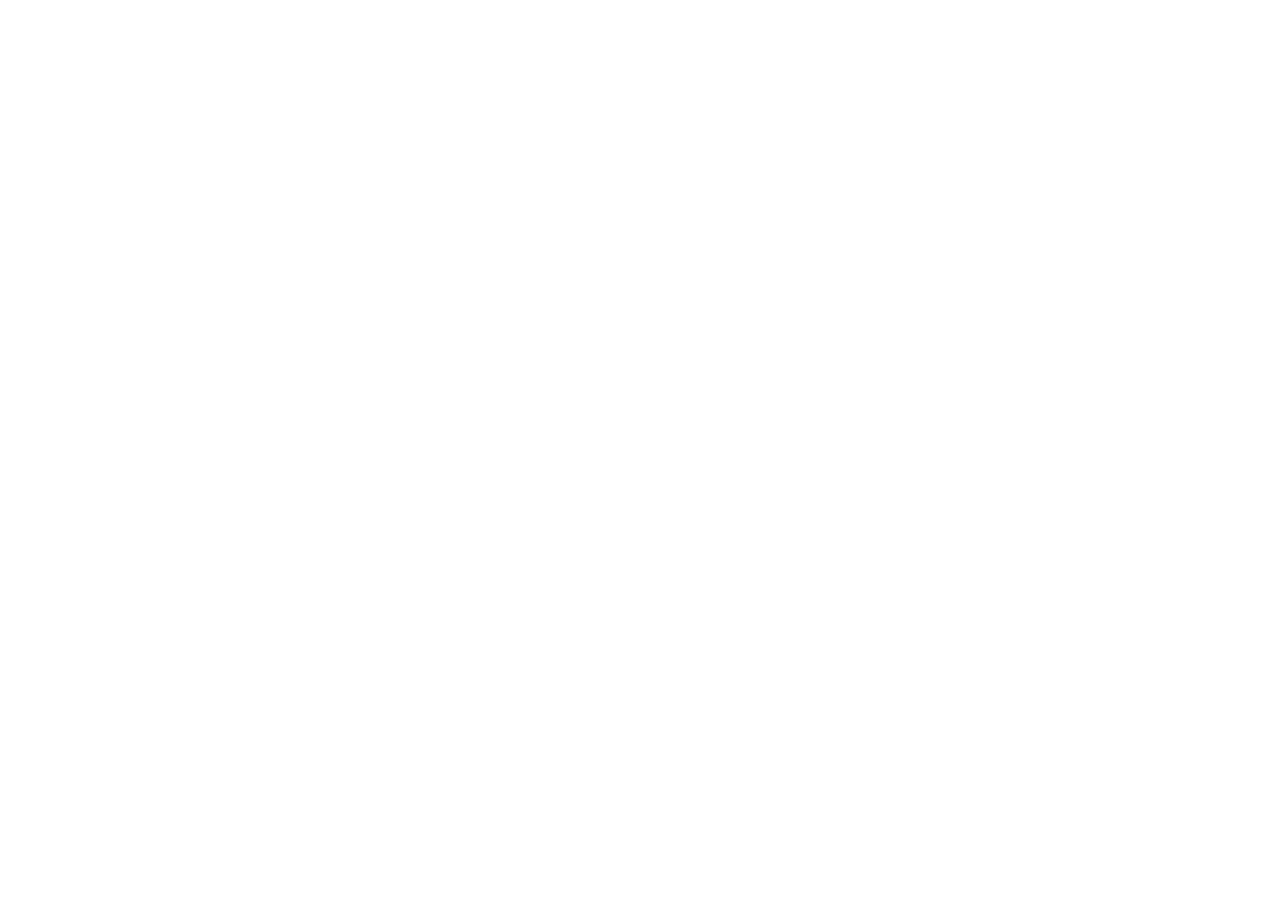
==== commit 3006871a: "Assembling SignUp footer" ====
--- a/index.html
+++ b/index.html
@@ -17,62 +17,6 @@
     <link rel="stylesheet" href="main.css">
 </head>
 <body>
-    <section class="SignUp-footer">
-        <div class="SignUp-footer-title">
-            Questions? Call
-            <span class="TelPhone">1-844-505-2993</span>
-        </div>
-        <div class="SignUp-footer-links">
-            <div class="SignUp-footer-links-1">
-                <ul class="link-1">
-                    <li class="link-sec">
-                        <a href="#">FAQ</a>
-                    </li>
-                    <li class="link-sec">
-                        <a href="#">Privacy</a>
-                    </li>
-                </ul>
-            </div>
-            <div class="SignUp-footer-links-1">
-                <ul class="link-1">
-                    <li class="link-sec">
-                        <a href="#">Help Center</a>
-                    </li>
-                    <li class="link-sec">
-                        <a href="#">Cookie Preferences</a>
-                    </li>
-                </ul>
-            </div>
-            <div class="SignUp-footer-links-1">
-                <ul class="link-1">
-                    <li class="link-sec">
-                        <a href="#">Netflix Shop</a>
-                    </li>
-                    <li class="link-sec">
-                        <a href="#">Coorporate Information</a>
-                    </li>
-                </ul>
-            </div>
-            <div class="SignUp-footer-links-1">
-                <ul class="link-1">
-                    <li class="link-sec">
-                        <a href="#">Terms of Use</a>
-                    </li>
-                    <li class="link-sec">
-                        <a href="#">Do Not Sell or Share My Personal Information</a>
-                    </li>
-                </ul>
-            </div>
-        </div>
-        <div class="SignUp-footer-choices">
-            <a href="https://www.netflix.com/login">Ad Choices</a>
-        </div>
-        <div class="SignUp-footer-option">
-            <select name="homePage_dropdown" id="dropdown">
-                <option value="English">English</option>
-                <option value="Hindi">हिन्दी </option>
-            </select>
-        </div>
-    </section>
+    
 </body>
 </html>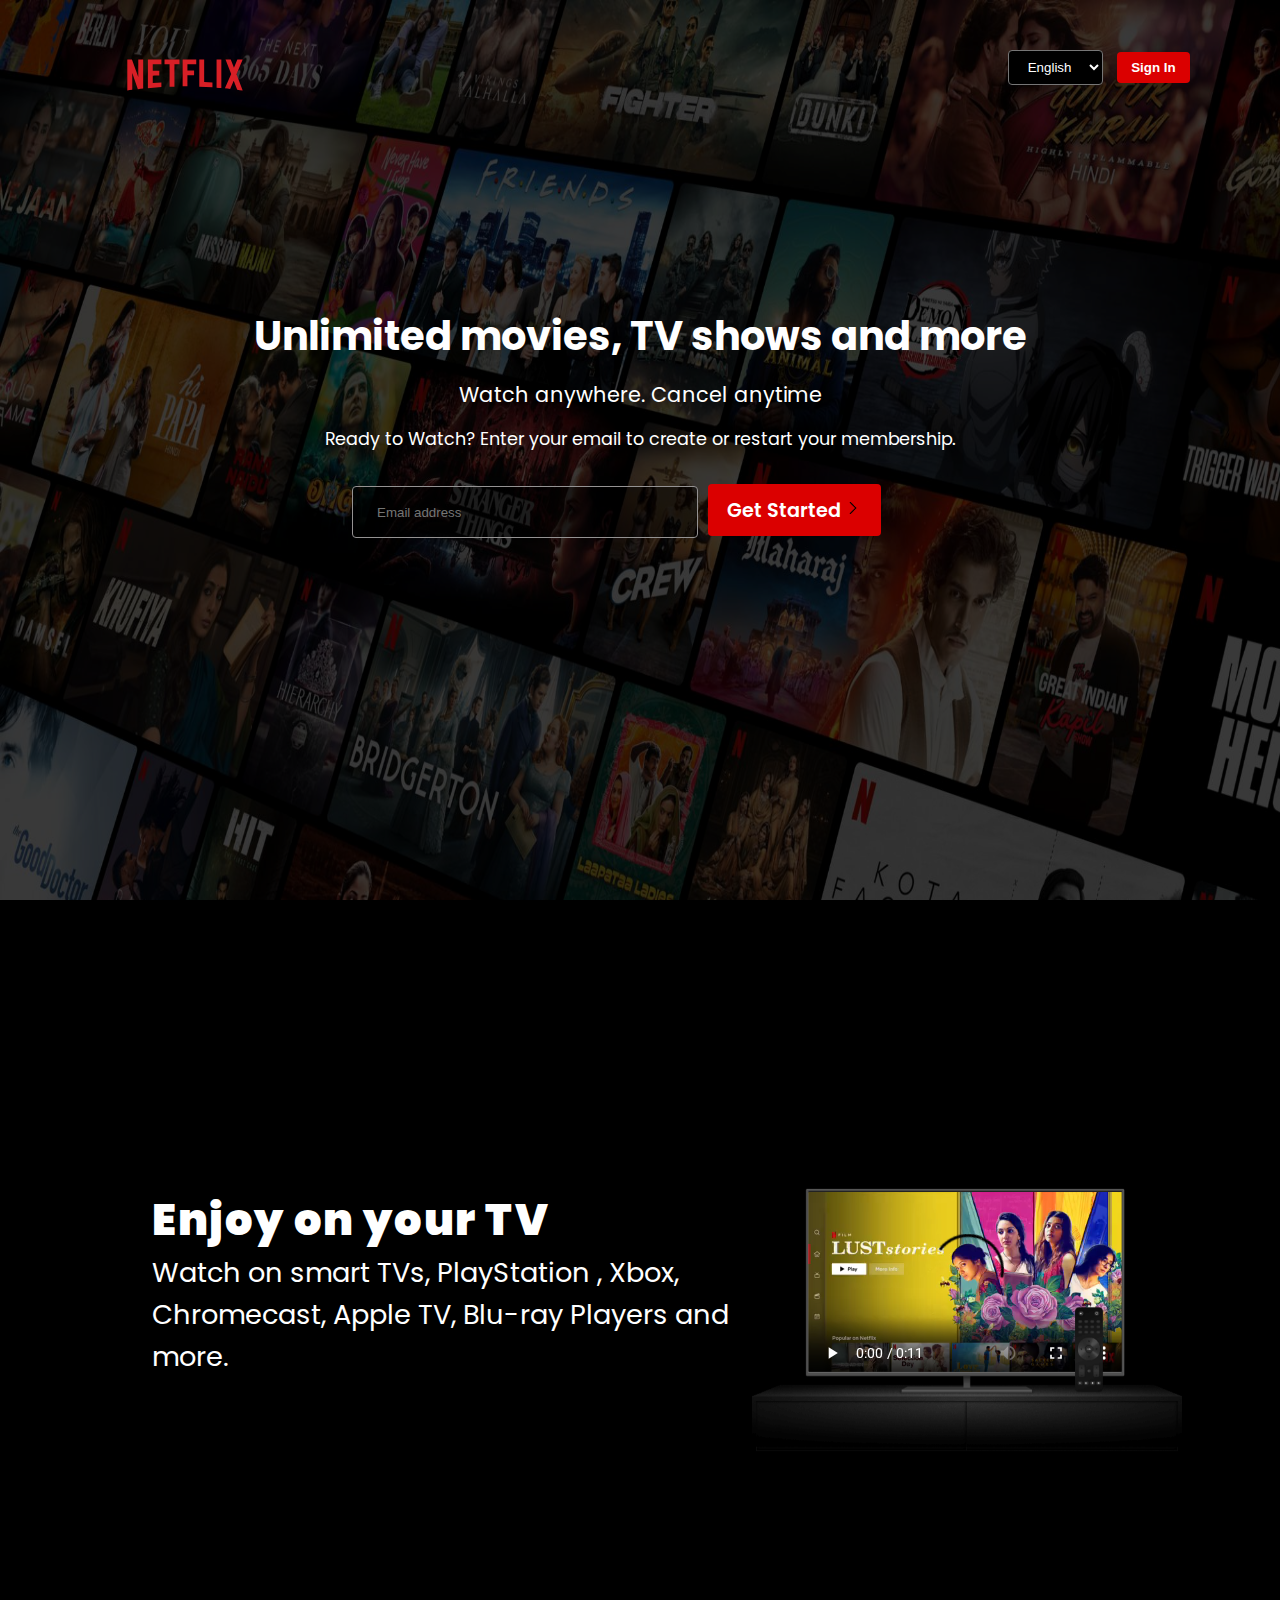
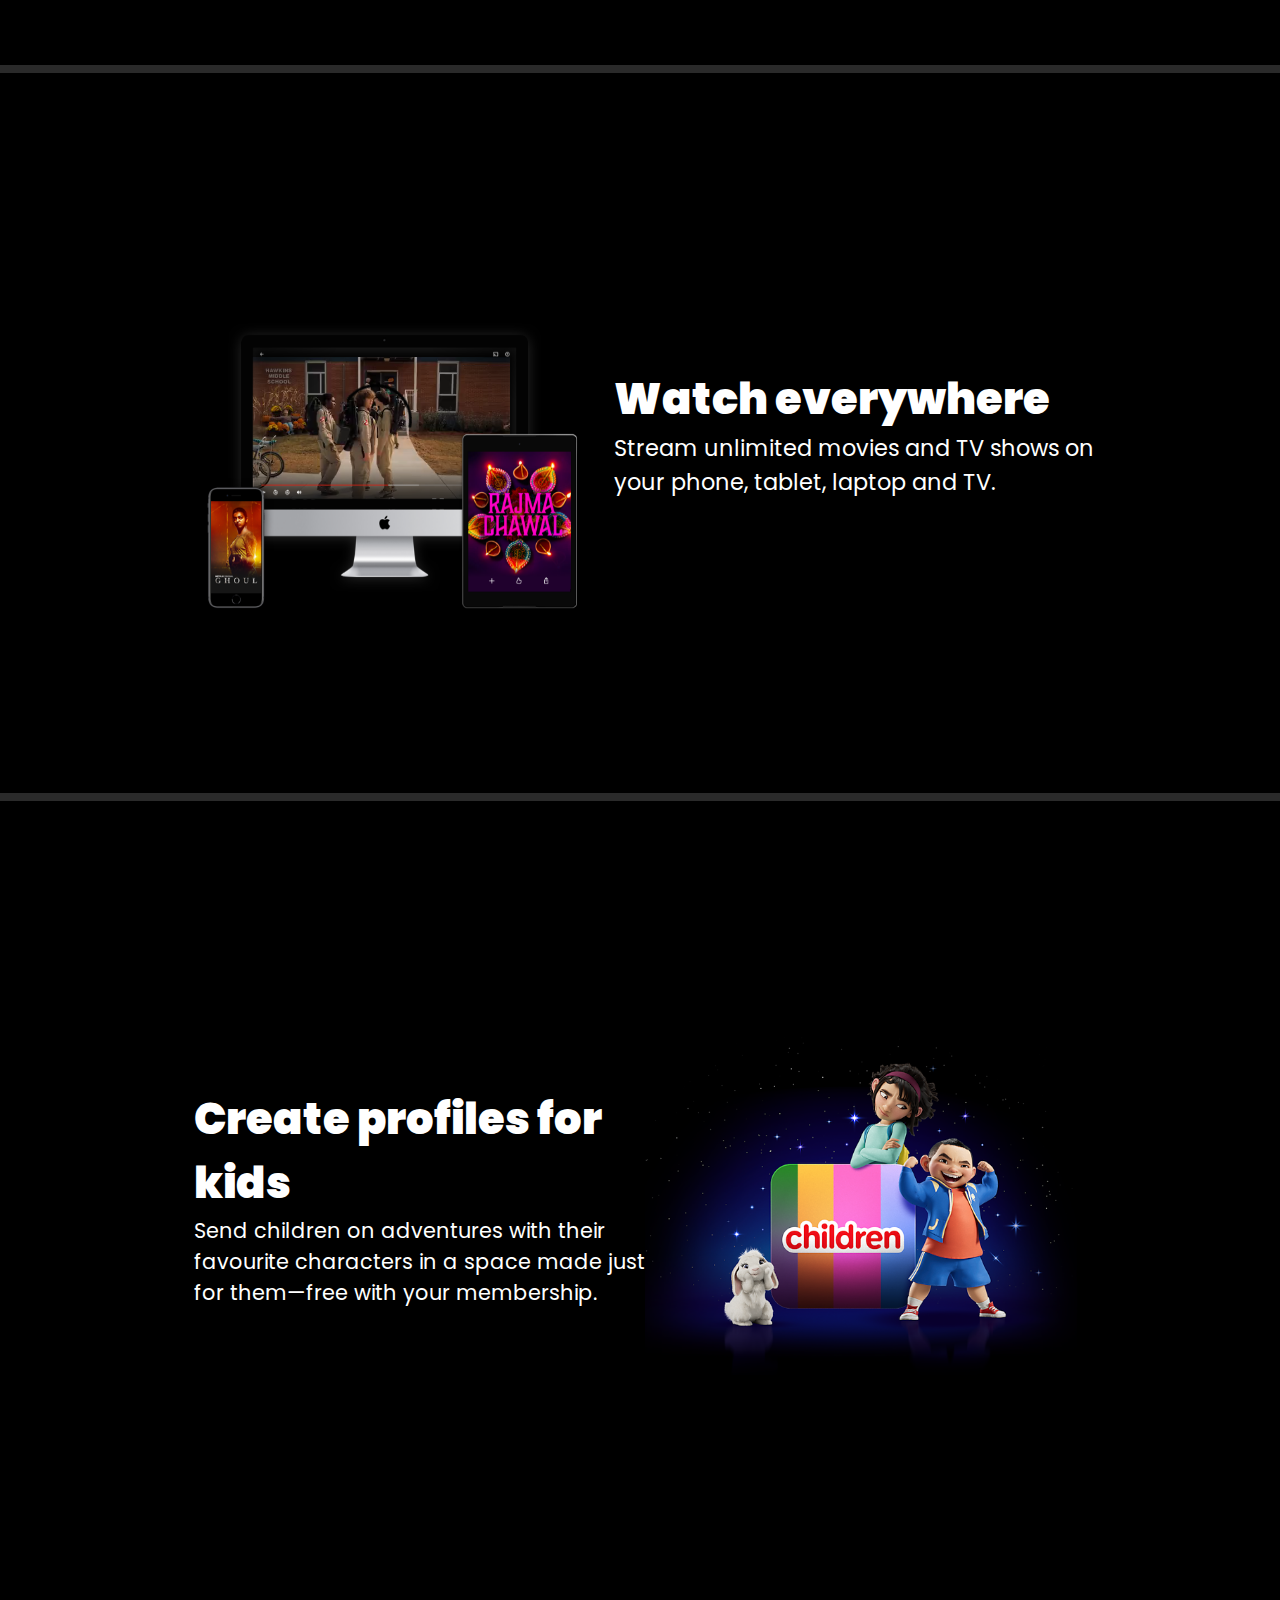
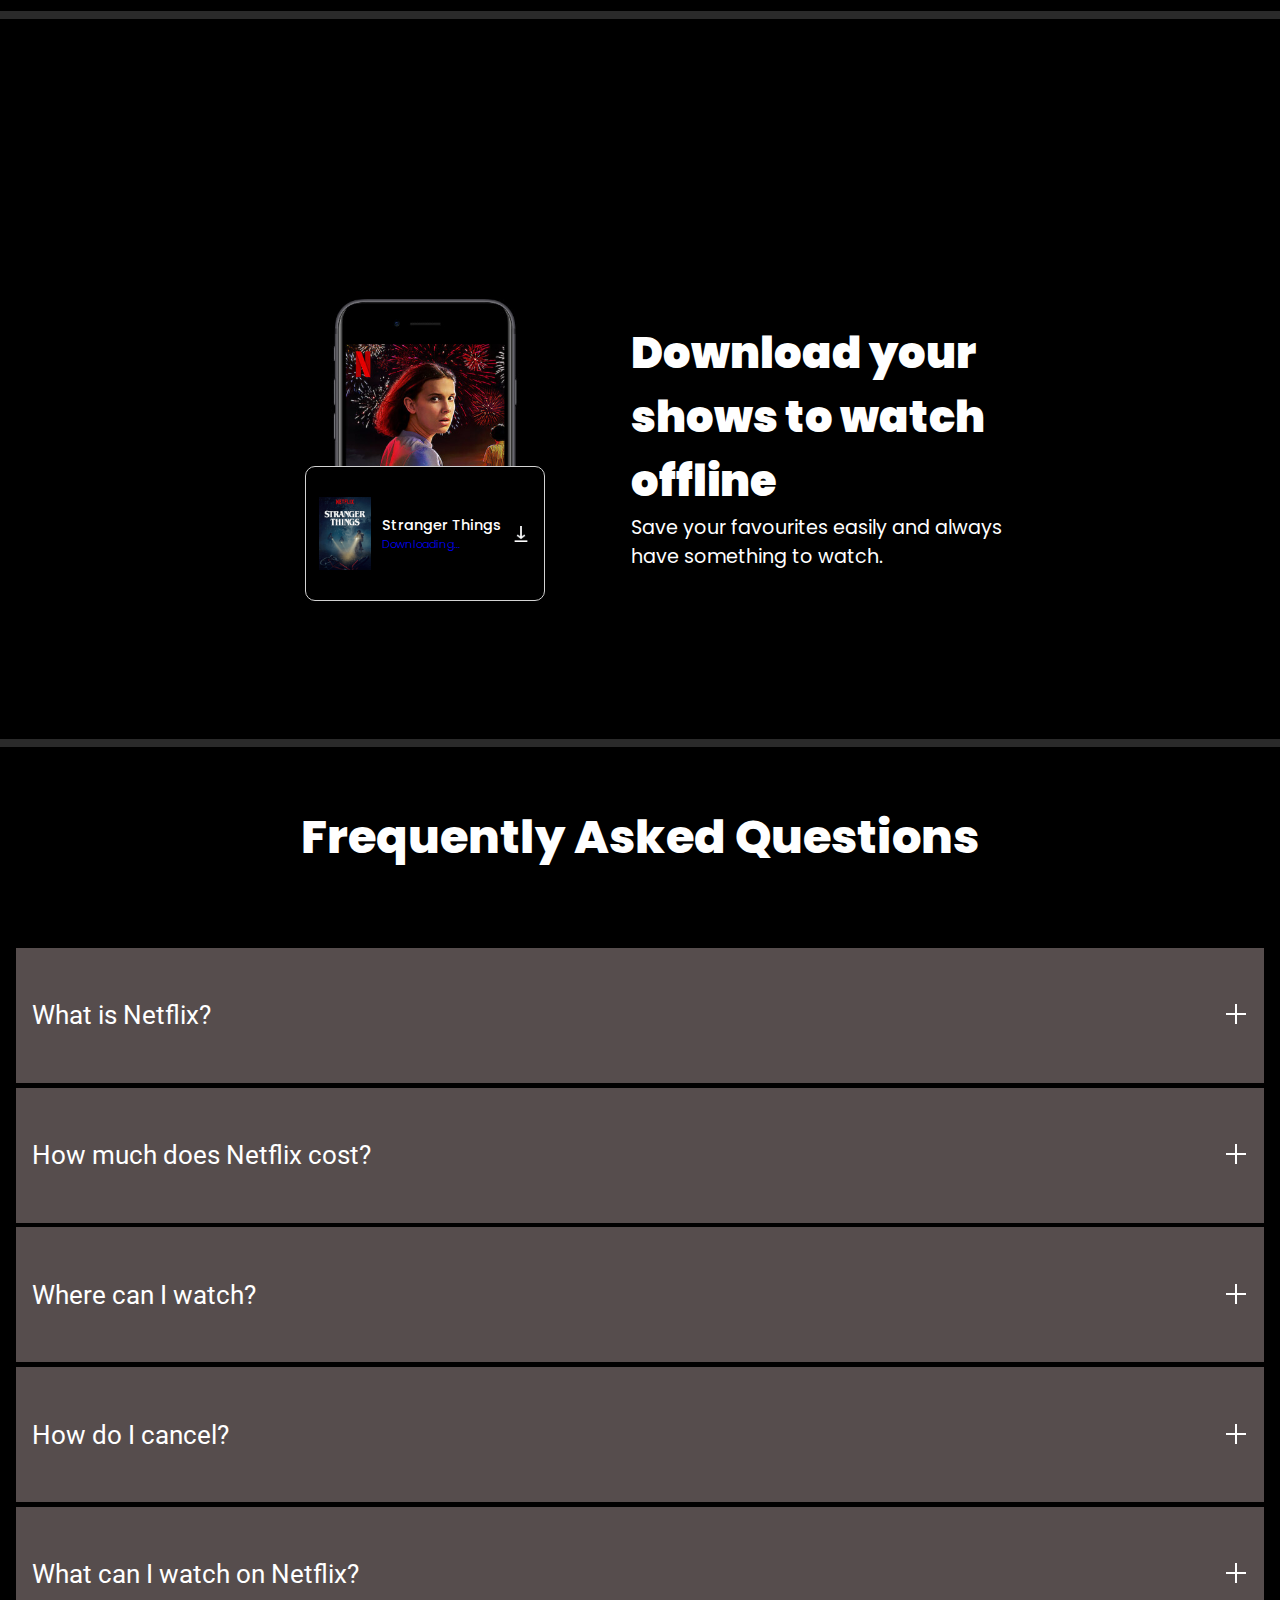
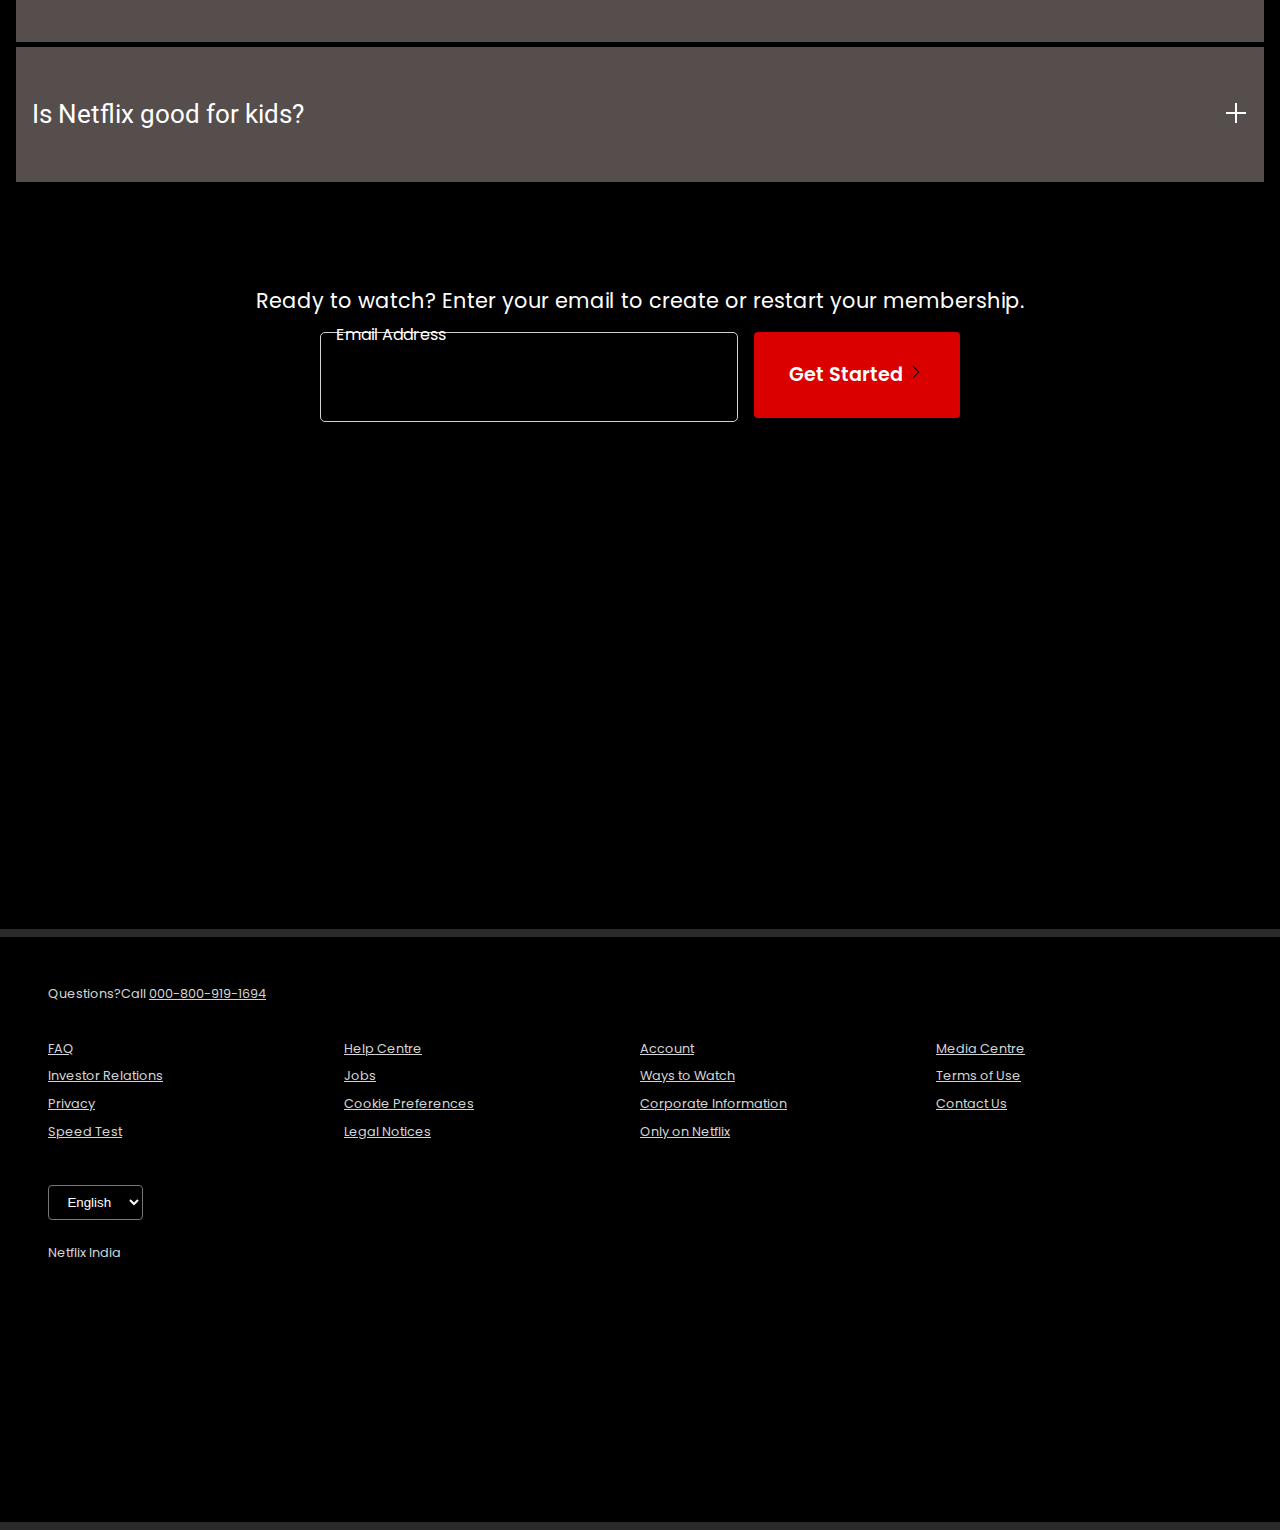
==== commit c8e5e30d: "Assemble Main Netflix Page" ====
--- a/index.html
+++ b/index.html
@@ -3,7 +3,7 @@
 <head>
     <meta charset="UTF-8">
     <meta name="viewport" content="width=device-width, initial-scale=1.0">
-    <title>Netflix India - Watch TV Shows Online</title>
+    <title>Netflix - Watch TV Shows Online</title>
     <link rel="icon" type="image/x-icon" href="images/netflix.svg">
     <link rel="preconnect" href="https://fonts.googleapis.com">
     <link rel="preconnect" href="https://fonts.gstatic.com" crossorigin>
@@ -17,6 +17,263 @@
     <link rel="stylesheet" href="main.css">
 </head>
 <body>
-    
+    <main class="homePage">
+        <div class="homePage_navigation">
+            <img src="images/Netflix-Logo.wine.svg" alt="Netflix Logo" class="homePage_nav_logo">
+            <div class="homePage_button">
+                <select name="homePage_dropdown" id="dropdown">
+                    <option value="English">English</option>
+                    <option value="Hindi">हिन्दी </option>
+                </select>
+                        <button class="homePage_signin" onclick="window.location.href='SignUp.html'">Sign In</button>
+                </div>
+                <div class="homePage_content">
+                    <h1 class="homePage_content_title">Unlimited movies, TV shows and more</h1>
+                        <p class="homePage_content_line_one">Watch anywhere. Cancel anytime</p>
+                        <p class="homePage_content_line_two">Ready to Watch? Enter your email to create or restart your membership.
+                        </p>
+                        <div class="homePage_content_input">
+                            <input type="email" placeholder="Email address" class="content_input" required>
+                            <button class="homePage_input_started" onclick="window.location.href='SignUp.html'"><span class="homePage_input_started_title">Get Started</span>
+                                <img src="images/chevron (1).png" alt="right chevron" class="chevron">
+                            </button>
+                        </div>
+                    </div>
+        </div>
+    <section class="subcontent_one">
+        <div class="subcontent_one_text">
+            <h1 class="subcontent_one_text_title">
+                Enjoy on your TV
+            </h1>
+            <p class="content_one">
+                Watch on smart TVs, PlayStation , Xbox, Chromecast, Apple TV, Blu-ray Players and more.
+            </p>
+        </div>
+        <div class="subcontent_one_display">
+            <img src="images/netflix_tv.png" alt="image" class="image_one">
+            <video width="320px" height="238px" controls autoplay loop>
+                <source src="videos/video-tv-in-0819.m4v">
+            </video>
+        </div>
+    </section>
+    <div class="line-one"></div>
+    <section class="subcontent-2">
+        <div class="subcontent-2-display">
+            <img src="images/netflix_device_pile_up.png" alt="Netflix BoxShot" class="subcontent-2-img">
+            <video controls autoplay loop class="subcontent-2-video">
+                <source src="videos/video-devices.m4v" type="video/mp4">
+            </video>
+        </div>
+        <div class="subcontent-2-text">
+            <h1 class="subcontent-2-text-title">
+                Watch everywhere
+            </h1>
+            <p class="subcontent-2-content">
+                Stream unlimited movies and TV shows on<br> your phone, tablet, laptop and TV.
+            </p>
+        </div>
+    </section>
+    <div class="line-one"></div>
+    <section class="subcontent-3">
+        <div class="subcontent-3-text">
+            <h1 class="subcontent-3-text-title">Create profiles for kids</h1>
+            <p class="subcontent-3-content">
+                Send children on adventures with their favourite characters in a space made just for them—free with your membership.
+            </p>
+        </div>
+        <div class="subcontent-3-display">
+            <img src="images/netflix_children.png" alt="Netflix Children" class="subcontent-3-img">
+        </div>
+    </section>
+    <div class="line-one"></div>
+    <section class="subcontent-4">
+        <div class="subcontent-4-display">
+            <img src="images/Netflix_mobile.jpg" alt="Netflix Mobile" class="subcontent-4-img">
+            <div class="subcontent-4-box">
+                <div class="subcontent-4-box-display">
+                    <img src="images/netflix_mobile_boxshot.png" alt="Netflix-boxshot" class="subcontent-4-box-img">
+                </div>
+                <div class="subcontent-4-box-text">
+                    <div class="subcontent-4-box-text-title">Stranger Things</div>
+                    <div class="subcontent-4-box-text-content">Downloading...</div>
+                </div>
+                <div class="subcontent-4-box-animation">
+                    <img src="images/Netflix -download-gif.gif" alt="Netflix-download-gif" class="subcontent-4-animation">
+                </div>
+            </div>
+        </div>
+        <div class="subcontent-4-text">
+            <h1 class="subcontent-4-text-title">
+                Download your shows to watch offline
+            </h1>
+            <p class="subcontent-4-content">
+                Save your favourites easily and always have something to watch.
+            </p>
+        </div>
+    </section>
+    <div class="line-one"></div>
+    <section class="question-section">
+        <div class="question-section-title">
+            Frequently Asked Questions
+        </div>
+        <div class="question-section-content">
+            <div class="question-section-1">
+                <h1 class="question-section-1-title">What is Netflix?</h1>
+                <span class="question-section-1-plus section-1">
+                    <svg fill="#FFFFFF" xmlns="http://www.w3.org/2000/svg"  viewBox="0 0 24 24" width="24px" height="24px"><path fill-rule="evenodd" d="M 11 2 L 11 11 L 2 11 L 2 13 L 11 13 L 11 22 L 13 22 L 13 13 L 22 13 L 22 11 L 13 11 L 13 2 Z"/></svg>
+                </span>
+            </div>
+            <div class="question-section-1-content section-hide">
+                Netflix is a streaming service that offers a wide variety of award-winning TV shows, movies, anime, documentaries and more – on thousands of internet-connected devices.
+                <br><br>
+                You can watch as much as you want, whenever you want, without a single ad – all for one low monthly price. There's always something new to discover, and new TV shows and movies are added every week!
+            </div>
+            <div class="question-section-1">
+                <h1 class="question-section-1-title">How much does Netflix cost?</h1>
+                <span class="question-section-1-plus section-2">
+                    <svg fill="#FFFFFF" xmlns="http://www.w3.org/2000/svg"  viewBox="0 0 24 24" width="24px" height="24px"><path fill-rule="evenodd" d="M 11 2 L 11 11 L 2 11 L 2 13 L 11 13 L 11 22 L 13 22 L 13 13 L 22 13 L 22 11 L 13 11 L 13 2 Z"/></svg>
+                </span>
+            </div>
+            <div class="question-section-2-content section-hide ">
+                Watch Netflix on your smartphone, tablet, Smart TV, laptop, or streaming device, all for one fixed monthly fee. Plans range from ₹149 to ₹649 a month. No extra costs, no contracts.
+            </div>
+            <div class="question-section-1">
+                <h1 class="question-section-1-title">Where can I watch?</h1>
+                <span class="question-section-1-plus section-3">
+                    <svg fill="#FFFFFF" xmlns="http://www.w3.org/2000/svg"  viewBox="0 0 24 24" width="24px" height="24px"><path fill-rule="evenodd" d="M 11 2 L 11 11 L 2 11 L 2 13 L 11 13 L 11 22 L 13 22 L 13 13 L 22 13 L 22 11 L 13 11 L 13 2 Z"/></svg>
+                </span>
+            </div>
+            <div class="question-section-3-content section-hide ">
+                Watch anywhere, anytime. Sign in with your Netflix account to watch instantly on the web at netflix.com from your personal computer or on any internet-connected device that offers the Netflix app, including smart TVs, smartphones, tablets, streaming media players and game consoles.
+                <br><br>
+                You can also download your favourite shows with the iOS or Android app. Use downloads to watch while you're on the go and without an internet connection. Take Netflix with you anywhere.
+            </div>
+            <div class="question-section-1">
+                <h1 class="question-section-1-title">How do I cancel?</h1>
+                <span class="question-section-1-plus section-4">
+                    <svg fill="#FFFFFF" xmlns="http://www.w3.org/2000/svg"  viewBox="0 0 24 24" width="24px" height="24px"><path fill-rule="evenodd" d="M 11 2 L 11 11 L 2 11 L 2 13 L 11 13 L 11 22 L 13 22 L 13 13 L 22 13 L 22 11 L 13 11 L 13 2 Z"/></svg>
+                </span>
+            </div>
+            <div class="question-section-4-content section-hide ">
+                Netflix is flexible. There are no annoying contracts and no commitments. You can easily cancel your account online in two clicks. There are no cancellation fees – start or stop your account anytime.
+            </div>
+            <div class="question-section-1">
+                <h1 class="question-section-1-title">What can I watch on Netflix?</h1>
+                <span class="question-section-1-plus  section-5">
+                    <svg fill="#FFFFFF" xmlns="http://www.w3.org/2000/svg"  viewBox="0 0 24 24" width="24px" height="24px"><path fill-rule="evenodd" d="M 11 2 L 11 11 L 2 11 L 2 13 L 11 13 L 11 22 L 13 22 L 13 13 L 22 13 L 22 11 L 13 11 L 13 2 Z"/></svg>
+                </span>
+            </div>
+            <div class="question-section-5-content section-hide">
+                Netflix has an extensive library of feature films, documentaries, TV shows, anime, award-winning Netflix originals, and more. Watch as much as you want, anytime you want.
+            </div>
+            <div class="question-section-1">
+                <h1 class="question-section-1-title">Is Netflix good for kids?</h1>
+                <span class="question-section-1-plus section-6">
+                    <svg fill="#FFFFFF" xmlns="http://www.w3.org/2000/svg"  viewBox="0 0 24 24" width="24px" height="24px"><path fill-rule="evenodd" d="M 11 2 L 11 11 L 2 11 L 2 13 L 11 13 L 11 22 L 13 22 L 13 13 L 22 13 L 22 11 L 13 11 L 13 2 Z"/></svg>
+                </span>
+            </div>
+            <div class="question-section-6-content section-hide ">
+                The Netflix Kids experience is included in your membership to give parents control while kids enjoy family-friendly TV shows and films in their own space.
+                <br>
+                Kids profiles come with PIN-protected parental controls that let you restrict the maturity rating of content kids can watch and block specific titles you don't want kids to see.
+            </div>
+        </div>
+        <div class="question-section-form">
+            <h3 class="question-section-form-title">Ready to watch? Enter your email to create or restart your membership.</h3>
+            <div class="homePage_content_input_1">
+                <div class="subcontent-4-form">
+                    <input type="email" class="content_input_1" required>
+                    <label for="Email Address" class="content-label">Email Address</label>
+                <button class="homePage_input_started_1" onclick="window.location.href='SignUp.html'"><span class="homePage_input_started_title">Get Started</span>
+                    <img src="images/chevron (1).png" alt="right chevron" class="chevron">
+                </button>
+            </div>
+        </div>
+    </section>
+    <div class="line-one"></div>
+    <section class="footer">
+        <div class="footer_question">
+            <h3 class="footer_question_title">Questions?Call 
+                <a href="#">
+                000-800-919-1694
+                </span>
+            </h3>
+        </div>
+        <div class="footer_content">
+            <div class="footer_content_1">
+                <ul class="footer_content_1_ul">
+                    <li class="item">
+                        <a href="https://www.netflix.com/in/">FAQ</a>
+                    </li>
+                    <li class="item">
+                        <a href="https://www.netflix.com/in/">Investor Relations</a>
+                    </li>
+                    <li class="item">
+                        <a href="https://www.netflix.com/in/">Privacy</a>
+                    </li>
+                    <li class="item">
+                        <a href="https://www.netflix.com/in/">Speed Test</a>
+                    </li>
+                </ul>
+            </div>
+            <div class="footer_content_1">
+                <ul class="footer_content_1_ul">
+                    <li class="item">
+                        <a href="https://www.netflix.com/in/">Help Centre</a>
+                    </li>
+                    <li class="item">
+                        <a href="https://www.netflix.com/in/">Jobs</a>
+                    </li>
+                    <li class="item">
+                        <a href="https://www.netflix.com/in/">Cookie Preferences</a>
+                    </li>
+                    <li class="item">
+                        <a href="https://www.netflix.com/in/">Legal Notices</a>
+                    </li>
+                </ul>
+            </div>
+            <div class="footer_content_1">
+                <ul class="footer_content_1_ul">
+                    <li class="item">
+                        <a href="https://www.netflix.com/in/">Account</a>
+                    </li>
+                    <li class="item">
+                        <a href="https://www.netflix.com/in/">Ways to Watch</a>
+                    </li>
+                    <li class="item">
+                        <a href="https://www.netflix.com/in/">Corporate Information</a>
+                    </li>
+                    <li class="item">
+                        <a href="https://www.netflix.com/in/">Only on Netflix</a>
+                    </li>
+                </ul>
+            </div>
+            <div class="footer_content_1">
+                <ul class="footer_content_1_ul">
+                    <li class="item">
+                        <a href="https://www.netflix.com/in/">Media Centre</a>
+                    </li>
+                    <li class="item">
+                        <a href="https://www.netflix.com/in/">Terms of Use</a>
+                    </li>
+                    <li class="item">
+                        <a href="https://www.netflix.com/in/">Contact Us</a>
+                    </li>
+                </ul>
+            </div>
+        </div>
+        <div class="content-dropdown">
+            <select name="homePage_dropdown" id="dropdown">
+                <option value="English">English</option>
+                <option value="Hindi">हिन्दी </option>
+            </select>
+        </div>
+        <div class="footer-title">
+            Netflix India
+        </div>
+    </section>
+    <div class="line-one footer-one"></div>
+    </main>
+    <script src="index.js"></script>
 </body>
 </html>--- a/main.css
+++ b/main.css
@@ -8,7 +8,7 @@
 }
 .homePage{
     width: 100%;
-    height: 105vh;
+    height: 100vh;
     background:url(images/Netflix\ Background\ image.jpg);
     background-repeat: no-repeat;
     background-size: 100% 120vh;
@@ -16,7 +16,7 @@
 }
 .homePage_navigation{
     width: 100%;
-    height: 105vh;
+    height: 100vh;
     position: relative;
     background-color: rgba(0,0,0,0.7);
 }
@@ -47,6 +47,10 @@
     border: none;
     cursor: pointer;
     font-weight: 700;
+    transition: background-color 0.2s;
+}
+.homePage_signin:hover{
+    background-color: rgb(255, 58, 58);
 }
 .homePage_content{
     height: 60vh;
@@ -76,11 +80,11 @@
 }
 .homePage_content_input{
     width: 45%;
-    margin-top: 1rem;
+    margin-top: 2rem;
 }
 .content_input{
     width: 60%;
-    padding: 0.9rem 1.5rem;
+    padding: 1.1rem 1.5rem;
     margin-right: 0.5rem;
     color: white;
     background-color: rgba(0,0,0,0.5);
@@ -89,12 +93,16 @@
 }
 .homePage_input_started{
     width: 30%;
-    padding: 0.55rem 0.1rem;
+    padding: 0.74rem 0.1rem;
     background-color: rgb(219,0,0);
     color: #fff;
     border: none;
     border-radius: 4px;
     cursor: pointer;
+    transition: background-color 0.2s;
+}
+.homePage_input_started:hover{
+    background-color: rgb(255, 58, 58);
 }
 .homePage_input_started_title{
     font-size: 1.2rem;
@@ -103,8 +111,10 @@
 }
 .line-one{
     width: 100%;
-    height: 10px;
-    background-color:rgb(86,77,77) ;
+    height: 8px;
+    opacity: 0.9;
+    background-color:rgb(40, 39, 39) ;
+    filter: brightness(50%);
 }
 .chevron{
     width: 18px;
@@ -195,7 +205,7 @@
 /* SUBCONTENT -2 */
 
 .subcontent-2{
-    width: 100vw;
+    width: 100%;
     height: 80vh;
     display: flex;
     justify-content: center;
@@ -245,8 +255,8 @@
     .subcontent-2-text{
         width: 83%;
         height: 20vh;
-        position: absolute;
-        top: 40px;
+        position: relative;
+        top: -20rem;
         text-align: center;
 
     }
@@ -276,9 +286,9 @@
     .subcontent-2-text{
         width: 80%;
         height: 20vh;
-        position: absolute;
-        top: 20px;
-        left: 100px;
+        position: relative;
+        top:-22rem;
+        left: 10px;
         text-align: center;
 
     }
@@ -293,7 +303,7 @@
 /* SUBCONTENT -3 */
 
 .subcontent-3{
-    width: 100vw;
+    width: 100%;
     height: 90vh;
     background-color: #000;
     display: flex;
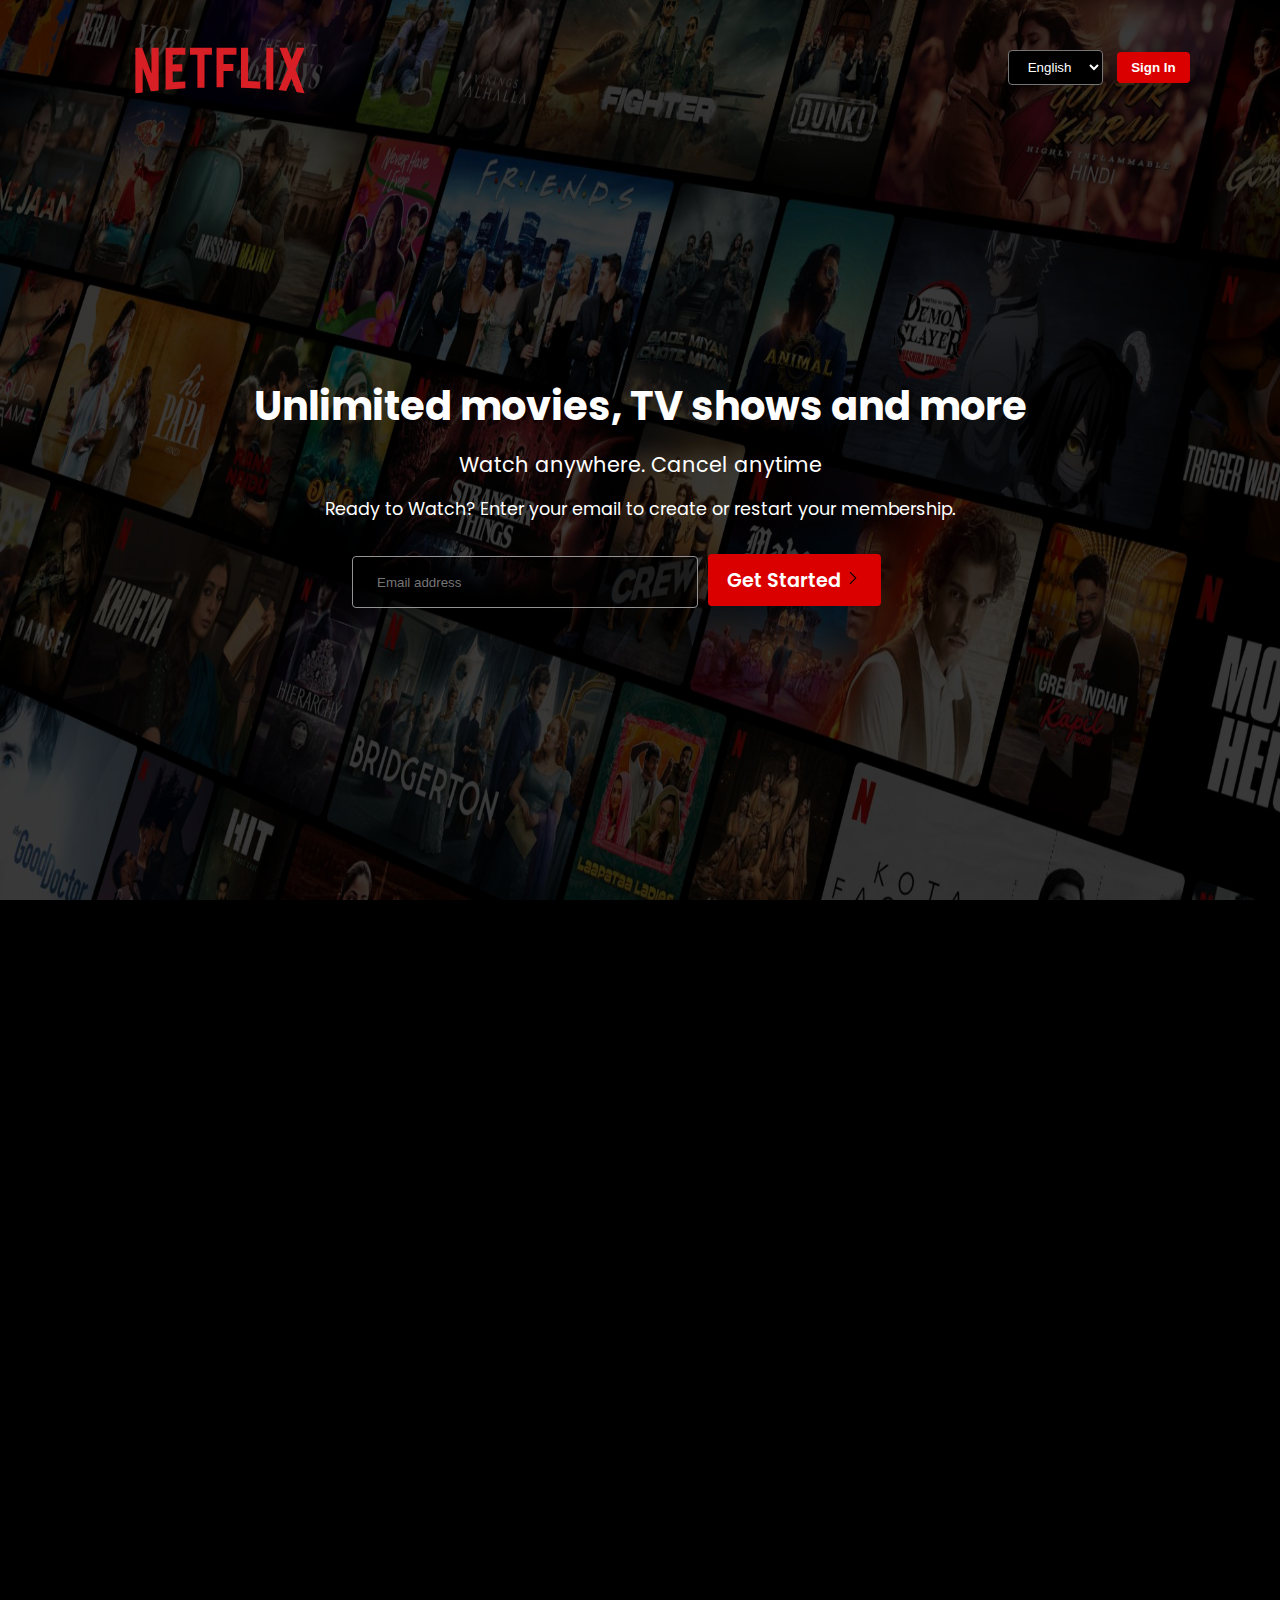
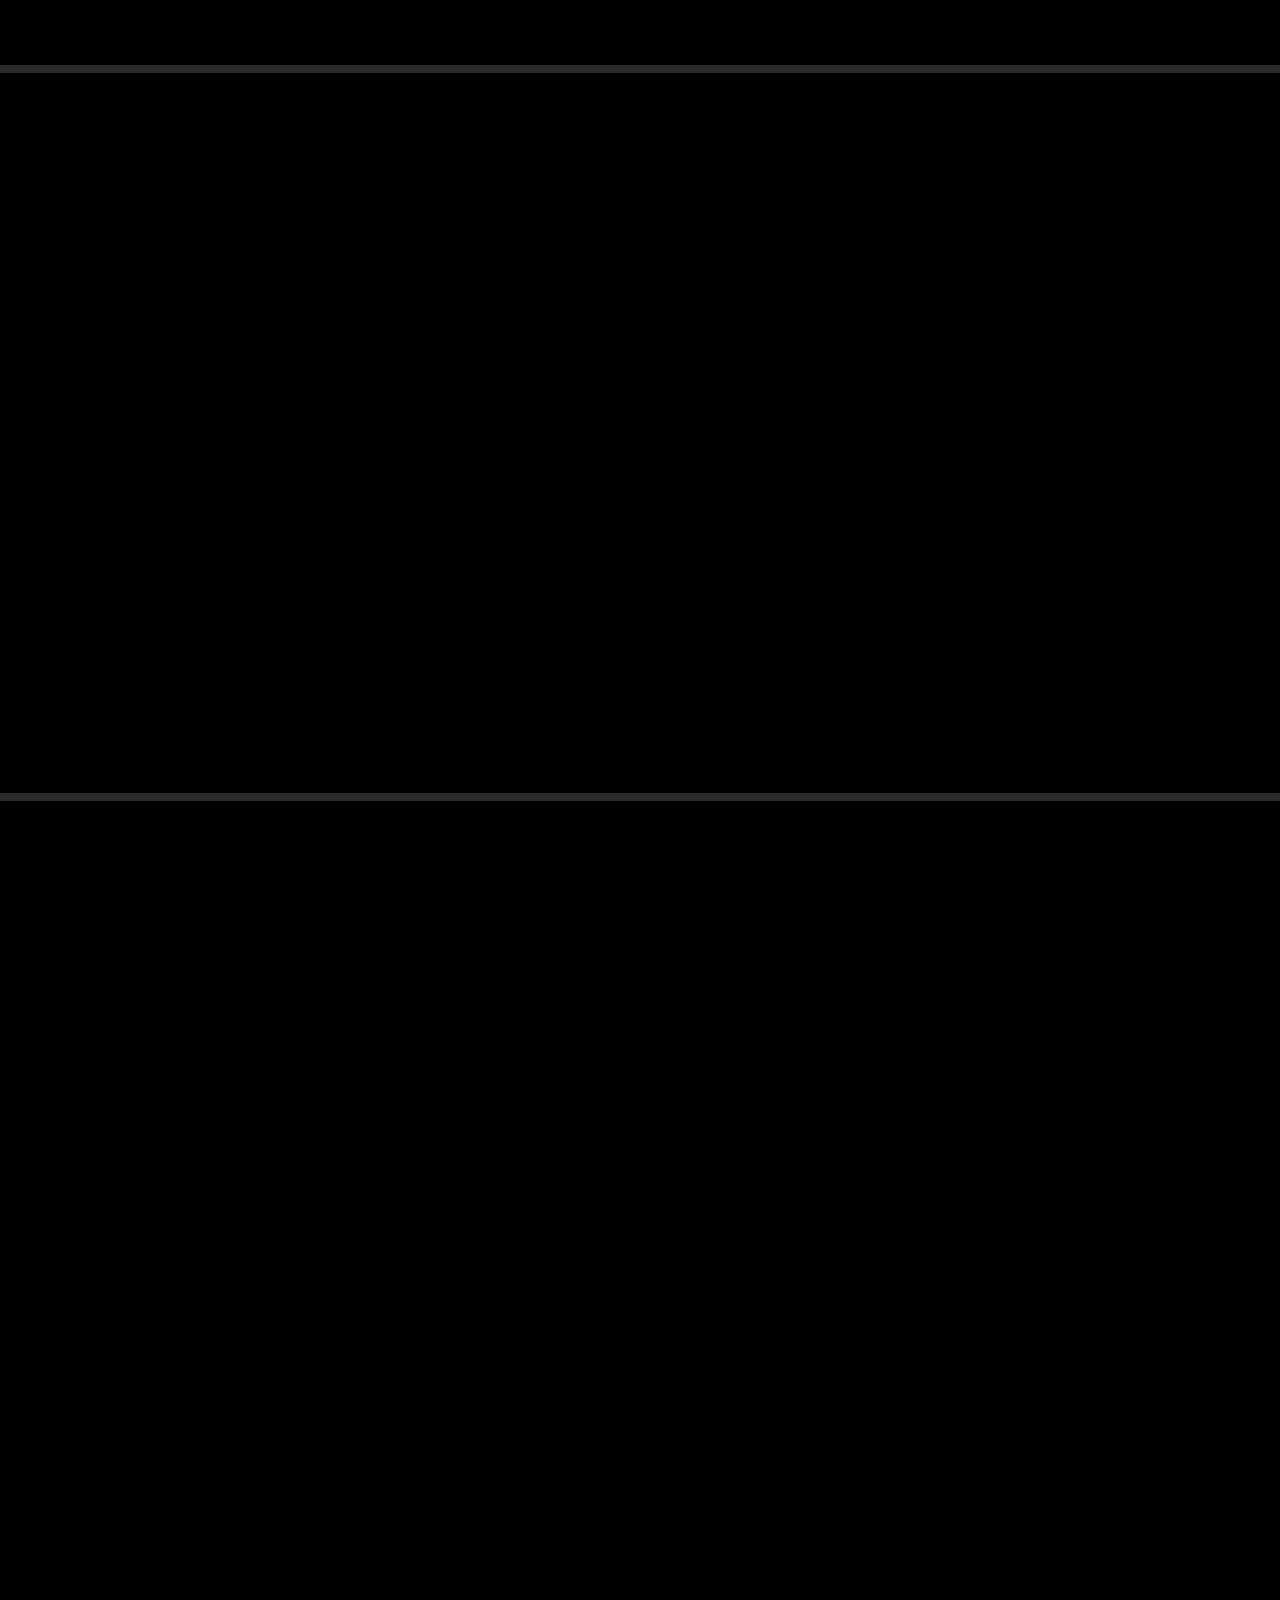
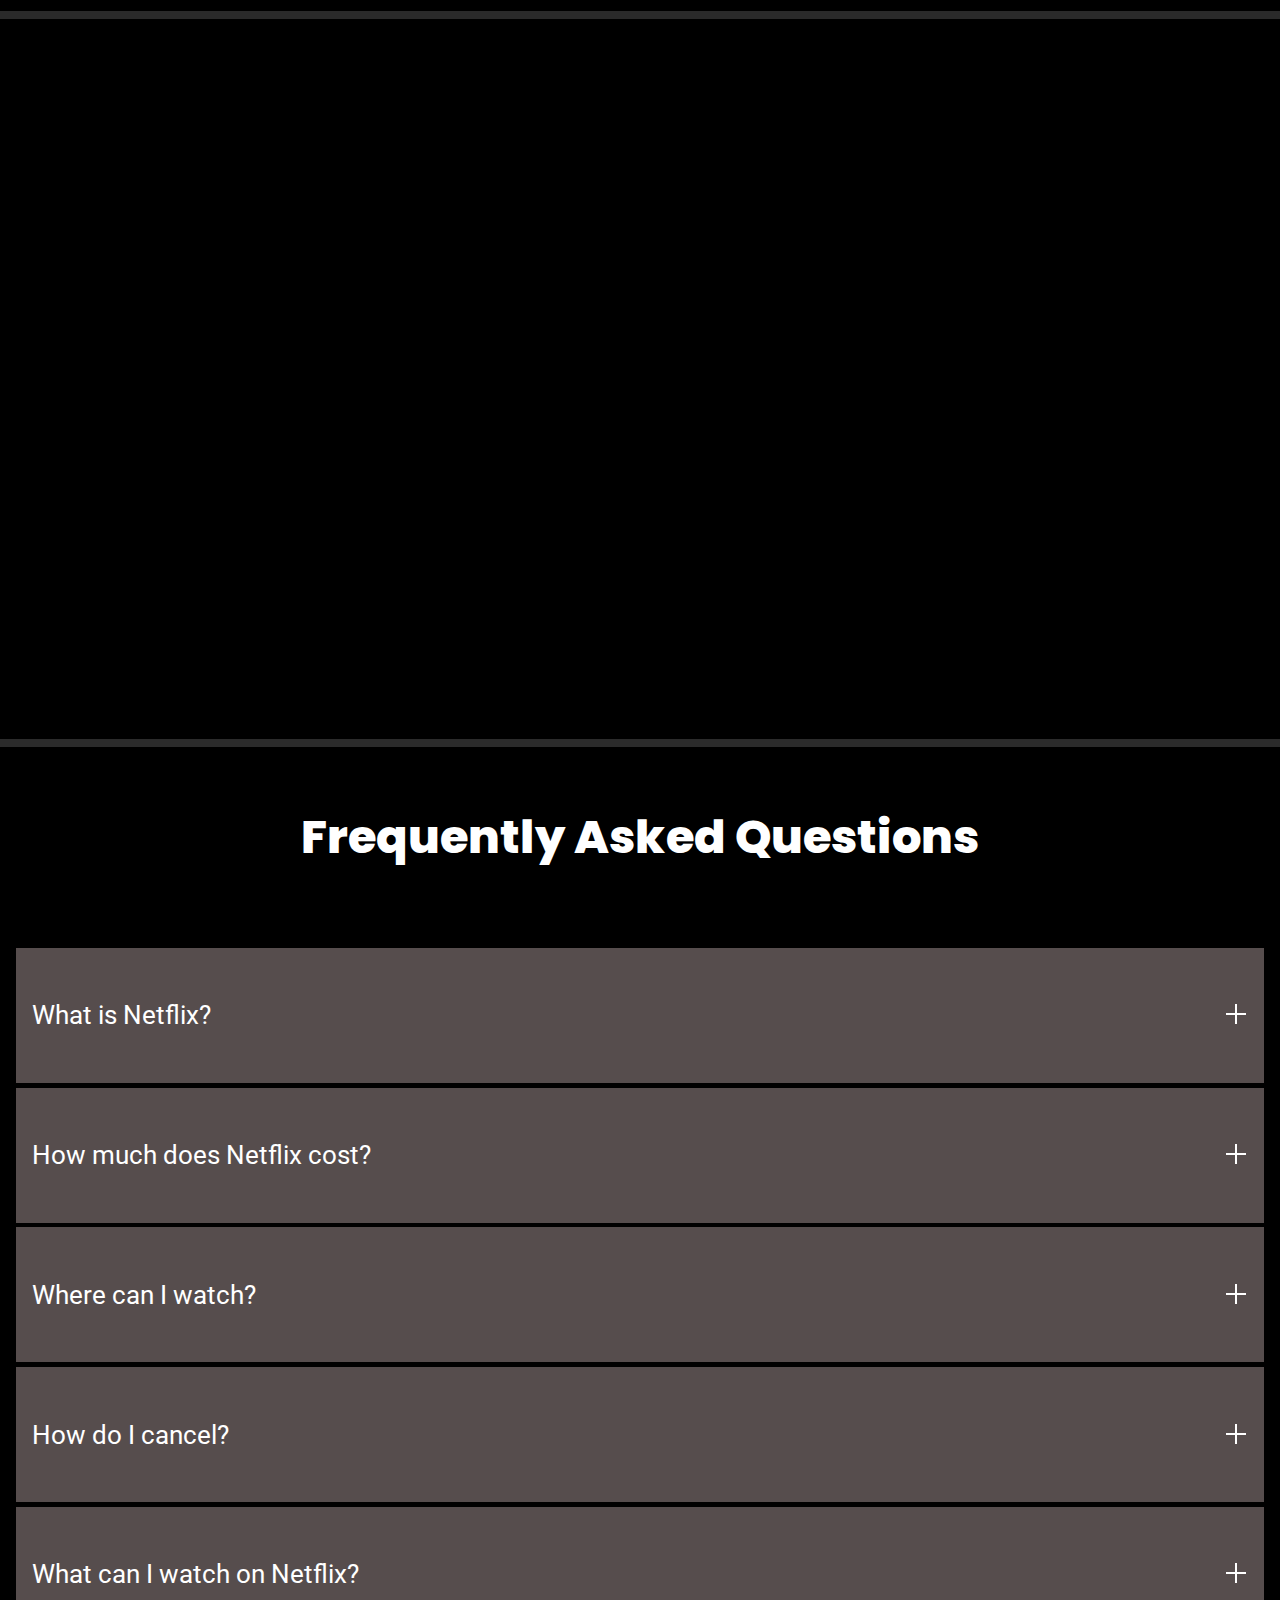
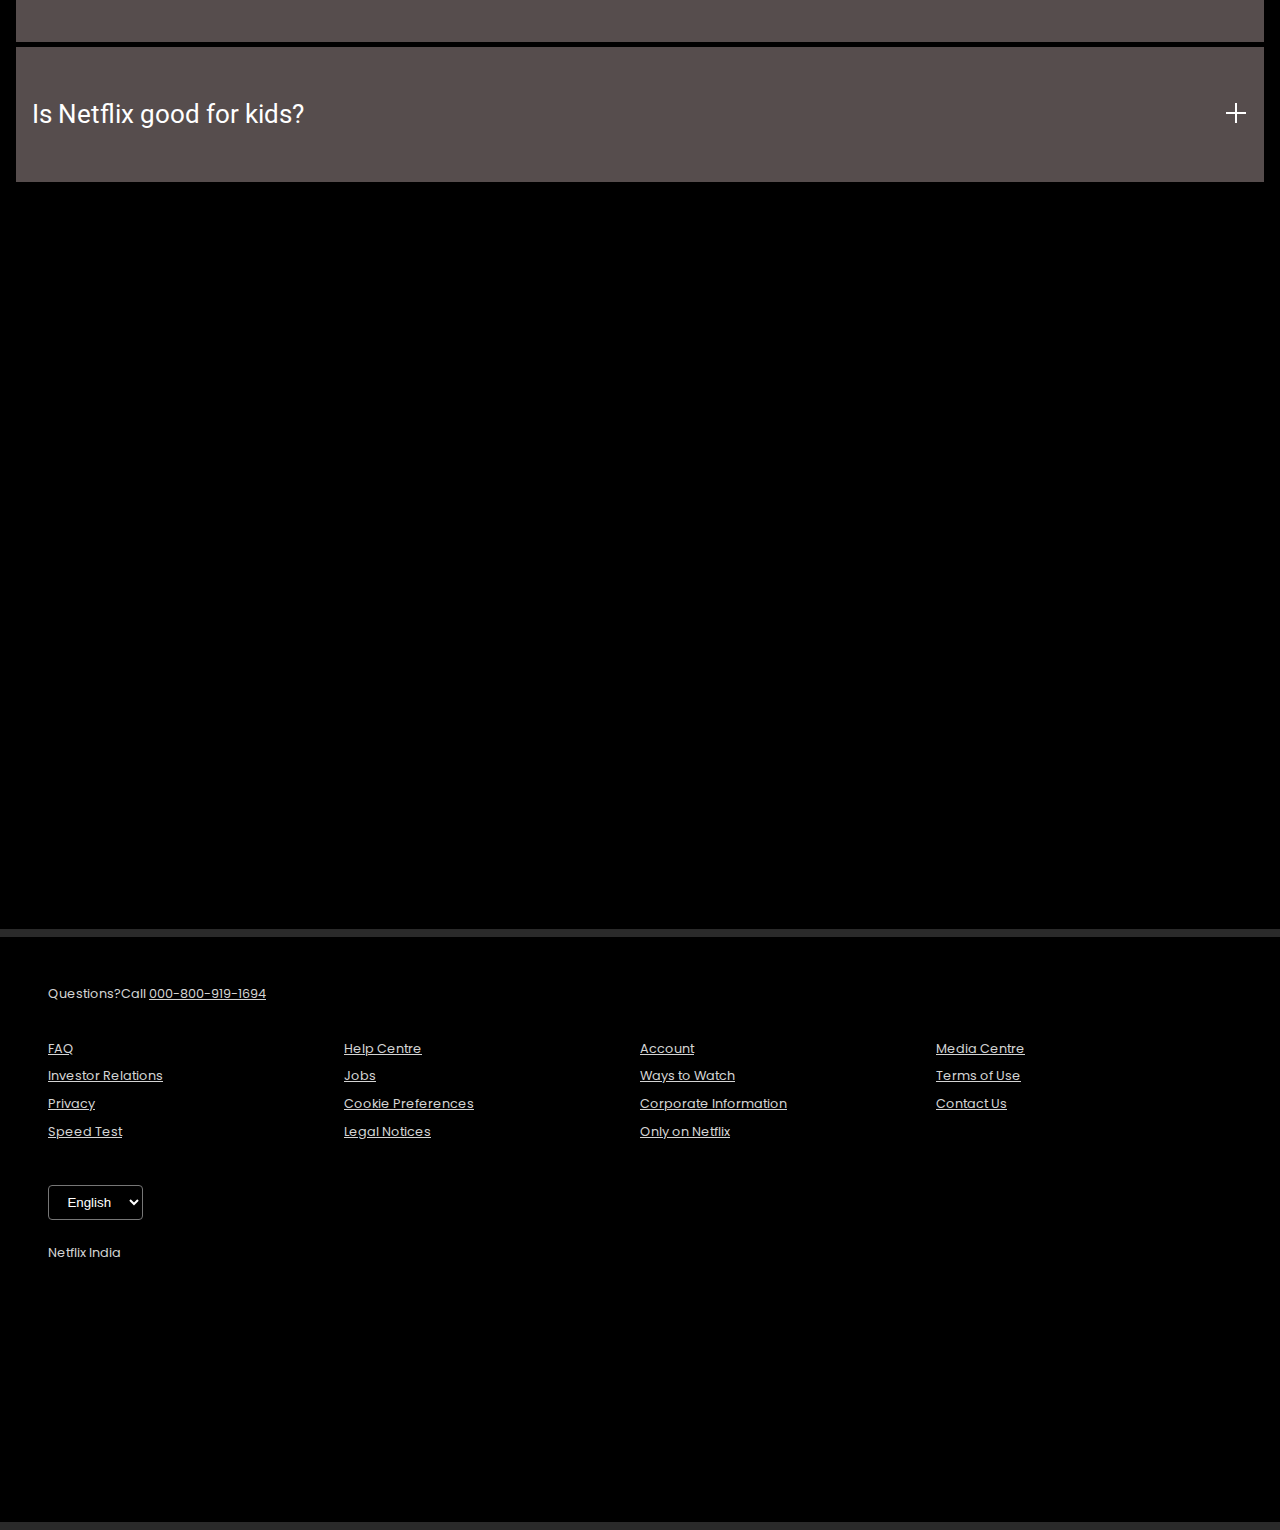
==== commit 1458aa33: "Adding Animations" ====
--- a/index.html
+++ b/index.html
@@ -15,6 +15,7 @@
     <link rel="preconnect" href="https://fonts.gstatic.com" crossorigin>
     <link href="https://fonts.googleapis.com/css2?family=Open+Sans:ital,wght@0,300..800;1,300..800&family=Poppins:ital,wght@0,100;0,200;0,300;0,400;0,500;0,600;0,700;0,800;0,900;1,100;1,200;1,300;1,400;1,500;1,600;1,700;1,800;1,900&family=Roboto:ital,wght@0,100;0,300;0,400;0,500;0,700;0,900;1,100;1,300;1,400;1,500;1,700;1,900&display=swap" rel="stylesheet">
     <link rel="stylesheet" href="main.css">
+    <link rel="stylesheet" href="https://unpkg.com/aos@next/dist/aos.css" />
 </head>
 <body>
     <main class="homePage">
@@ -34,14 +35,14 @@
                         </p>
                         <div class="homePage_content_input">
                             <input type="email" placeholder="Email address" class="content_input" required>
-                            <button class="homePage_input_started" onclick="window.location.href='SignUp.html'"><span class="homePage_input_started_title">Get Started</span>
+                            <button class="homePage_input_started"><span class="homePage_input_started_title">Get Started</span>
                                 <img src="images/chevron (1).png" alt="right chevron" class="chevron">
                             </button>
                         </div>
                     </div>
         </div>
     <section class="subcontent_one">
-        <div class="subcontent_one_text">
+        <div class="subcontent_one_text" data-aos="fade-right">
             <h1 class="subcontent_one_text_title">
                 Enjoy on your TV
             </h1>
@@ -49,22 +50,22 @@
                 Watch on smart TVs, PlayStation , Xbox, Chromecast, Apple TV, Blu-ray Players and more.
             </p>
         </div>
-        <div class="subcontent_one_display">
+        <div class="subcontent_one_display" data-aos="fade-left">
             <img src="images/netflix_tv.png" alt="image" class="image_one">
-            <video width="320px" height="238px" controls autoplay loop>
+            <video width="320px" height="238px" autoplay loop>
                 <source src="videos/video-tv-in-0819.m4v">
             </video>
         </div>
     </section>
     <div class="line-one"></div>
     <section class="subcontent-2">
-        <div class="subcontent-2-display">
+        <div class="subcontent-2-display" data-aos="fade-right">
             <img src="images/netflix_device_pile_up.png" alt="Netflix BoxShot" class="subcontent-2-img">
             <video controls autoplay loop class="subcontent-2-video">
                 <source src="videos/video-devices.m4v" type="video/mp4">
-            </video>
-        </div>
-        <div class="subcontent-2-text">
+            </video> 
+        </div>
+        <div class="subcontent-2-text" data-aos="fade-left">
             <h1 class="subcontent-2-text-title">
                 Watch everywhere
             </h1>
@@ -75,19 +76,19 @@
     </section>
     <div class="line-one"></div>
     <section class="subcontent-3">
-        <div class="subcontent-3-text">
+        <div class="subcontent-3-text" data-aos="fade-right">
             <h1 class="subcontent-3-text-title">Create profiles for kids</h1>
             <p class="subcontent-3-content">
                 Send children on adventures with their favourite characters in a space made just for them—free with your membership.
             </p>
         </div>
-        <div class="subcontent-3-display">
+        <div class="subcontent-3-display" data-aos="fade-left">
             <img src="images/netflix_children.png" alt="Netflix Children" class="subcontent-3-img">
         </div>
     </section>
     <div class="line-one"></div>
     <section class="subcontent-4">
-        <div class="subcontent-4-display">
+        <div class="subcontent-4-display" data-aos="fade-right">
             <img src="images/Netflix_mobile.jpg" alt="Netflix Mobile" class="subcontent-4-img">
             <div class="subcontent-4-box">
                 <div class="subcontent-4-box-display">
@@ -102,7 +103,7 @@
                 </div>
             </div>
         </div>
-        <div class="subcontent-4-text">
+        <div class="subcontent-4-text" data-aos="fade-left">
             <h1 class="subcontent-4-text-title">
                 Download your shows to watch offline
             </h1>
@@ -178,13 +179,14 @@
                 Kids profiles come with PIN-protected parental controls that let you restrict the maturity rating of content kids can watch and block specific titles you don't want kids to see.
             </div>
         </div>
-        <div class="question-section-form">
+        <div class="question-section-form" data-aos="fade-up"
+        data-aos-anchor-placement="bottom-bottom">
             <h3 class="question-section-form-title">Ready to watch? Enter your email to create or restart your membership.</h3>
             <div class="homePage_content_input_1">
                 <div class="subcontent-4-form">
                     <input type="email" class="content_input_1" required>
                     <label for="Email Address" class="content-label">Email Address</label>
-                <button class="homePage_input_started_1" onclick="window.location.href='SignUp.html'"><span class="homePage_input_started_title">Get Started</span>
+                <button class="homePage_input_started_1"><span class="homePage_input_started_title">Get Started</span>
                     <img src="images/chevron (1).png" alt="right chevron" class="chevron">
                 </button>
             </div>
@@ -275,5 +277,9 @@
     <div class="line-one footer-one"></div>
     </main>
     <script src="index.js"></script>
+    <script src="https://unpkg.com/aos@next/dist/aos.js"></script>
+    <script>
+      AOS.init();
+    </script>
 </body>
 </html>--- a/main.css
+++ b/main.css
@@ -21,12 +21,14 @@
     background-color: rgba(0,0,0,0.7);
 }
 .homePage_nav_logo{
-    width: 150px;
-    height: 150px;
+    width: 220px;
+    height: 220px;
     object-fit: contain;
     position: relative;
+    top: -40px;
     left: 110px;
 }
+
 .homePage_button{
     position: absolute;
     top: 50px;
@@ -182,7 +184,7 @@
     left: -100px; */
 }
 .content_one{
-    font-size: 1.7rem;
+    font-size: 1.4rem;
     font-weight: 400;
 }
 .subcontent_one_display{
@@ -835,7 +837,7 @@
 }
 .SignUp-form{
     width: 430px;
-    height: 570px;
+    height: 580px;
     position: absolute;
     top: 8rem;
     left: 35%;
@@ -859,6 +861,8 @@
     border: none;
     border-radius: 5px;
     color: #fff;
+    margin-bottom: 1rem;
+    opacity: 1;
 }
 .sign-in{
     position: relative;
@@ -892,6 +896,10 @@
     border-radius: 5px;
     border: none;
     cursor: pointer;
+    transition: opacity 0.2s;
+}
+.btn-1:hover{
+    opacity: 0.7;
 }
 .SignUp-form-option{
     width: 100%;
